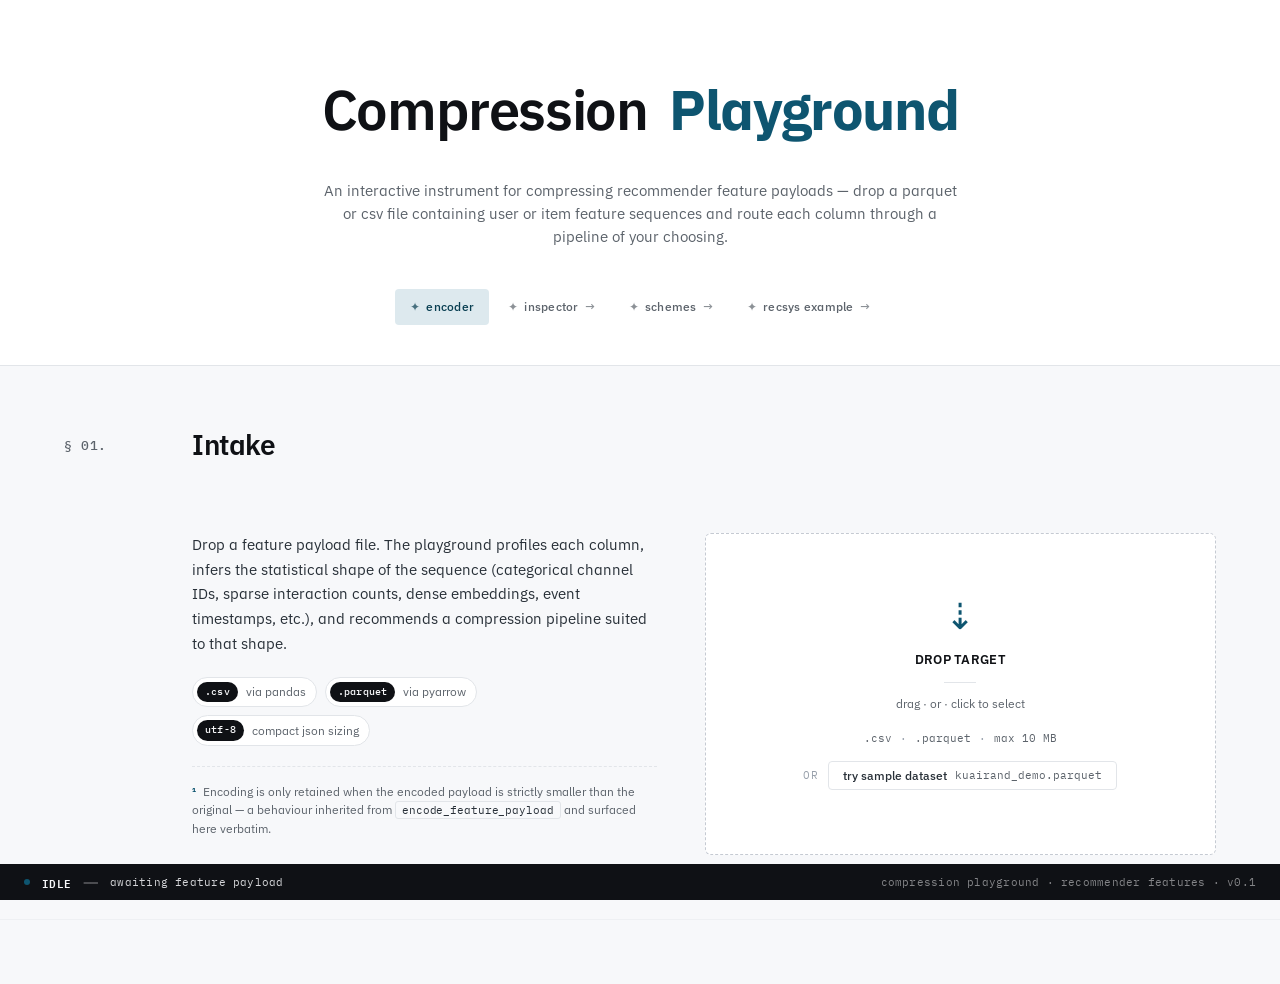
==== web/index.html @ 09055bb4 "Initial Import" ====
<!DOCTYPE html>
<html lang="en">
<head>
<meta charset="UTF-8">
<meta name="viewport" content="width=device-width, initial-scale=1.0">
<title>Compression Playground — recommender feature compression</title>
<link rel="preconnect" href="https://fonts.googleapis.com">
<link rel="preconnect" href="https://fonts.gstatic.com" crossorigin>
<link href="https://fonts.googleapis.com/css2?family=IBM+Plex+Mono:wght@400;500;600&family=IBM+Plex+Sans:wght@400;500;600;700&family=IBM+Plex+Serif:ital,wght@0,400;0,500;1,400&display=swap" rel="stylesheet">
<link rel="stylesheet" href="styles.css">
</head>
<body>

<!-- paper grain overlay -->
<div class="grain" aria-hidden="true"></div>

<!-- ─────────────────  MASTHEAD  ───────────────── -->
<header class="masthead">
  <h1 class="title">
    <span class="title-roman">Compression</span>
    <span class="title-italic">Playground</span>
  </h1>

  <p class="masthead-tagline">
    An interactive instrument for compressing recommender feature payloads — drop a
    parquet or csv file containing user or item feature sequences and route each
    column through a pipeline of your choosing.
  </p>

  <nav class="masthead-nav">
    <span class="nav-current">
      <span class="nav-glyph">✦</span> encoder
    </span>
    <a href="/inspector.html" class="nav-link">
      <span class="nav-glyph">✦</span> inspector <span class="nav-arrow">→</span>
    </a>
    <a href="/schemes.html" class="nav-link">
      <span class="nav-glyph">✦</span> schemes <span class="nav-arrow">→</span>
    </a>
    <a href="/recsys-use-case.html" class="nav-link">
      <span class="nav-glyph">✦</span> recsys example <span class="nav-arrow">→</span>
    </a>
  </nav>

  <div class="hot-rule"></div>
</header>


<!-- ─────────────────  §01 INTAKE  ───────────────── -->
<section id="section-intake" class="section">
  <div class="section-num">§ 01.</div>
  <h2 class="section-title">Intake</h2>

  <div class="section-body">
    <div class="intake-grid">

      <div class="intake-copy">
        <p class="lede">
          Drop a feature payload file. The playground profiles each column,
          infers the statistical shape of the sequence (categorical channel
          IDs, sparse interaction counts, dense embeddings, event timestamps, etc.),
          and recommends a compression pipeline suited to that shape.
        </p>
        <ul class="legend">
          <li><span class="key">.csv</span> via pandas</li>
          <li><span class="key">.parquet</span> via pyarrow</li>
          <li><span class="key">utf-8</span> compact json sizing</li>
        </ul>
        <p class="footnote">
          <span class="ref">¹</span> Encoding is only retained when the encoded
          payload is strictly smaller than the original — a behaviour inherited
          from <code>encode_feature_payload</code> and surfaced here verbatim.
        </p>
      </div>

      <label class="intake-drop" id="dropZone" for="fileInput">
        <span class="drop-corner tl"></span>
        <span class="drop-corner tr"></span>
        <span class="drop-corner bl"></span>
        <span class="drop-corner br"></span>

        <div class="drop-content">
          <div class="drop-glyph">⇣</div>
          <div class="drop-label">DROP&nbsp;TARGET</div>
          <div class="drop-divider"></div>
          <div class="drop-sub">drag · or · click to select</div>
          <div class="drop-formats">
            <span>.csv</span><span class="dot">·</span><span>.parquet</span><span class="dot">·</span><span>max 10 MB</span>
          </div>
          <div class="drop-sample">
            <span class="drop-sample-or">or</span>
            <button type="button" id="loadSampleBtn" class="btn-sample">
              try sample dataset <span class="btn-sample-name">kuairand_demo.parquet</span>
            </button>
          </div>
        </div>
        <input type="file" id="fileInput" accept=".csv,.parquet" hidden>
      </label>

    </div>
  </div>
</section>


<!-- ─────────────────  §02 INSPECTION  ───────────────── -->
<section id="section-schema" class="section hidden">
  <div class="section-num">§ 02.</div>
  <h2 class="section-title">Schema <em>Inspection</em></h2>

  <div class="section-body">

    <div class="schema-stats">
      <div class="stat">
        <div class="stat-label">Payload file</div>
        <div class="stat-value mono" id="filename">—</div>
      </div>
      <div class="stat">
        <div class="stat-label">Rows</div>
        <div class="stat-value" id="rowCount">—</div>
      </div>
      <div class="stat">
        <div class="stat-label">Columns</div>
        <div class="stat-value" id="colCount">—</div>
      </div>
      <div class="stat">
        <div class="stat-label">Original size</div>
        <div class="stat-value" id="origSize">—</div>
      </div>
    </div>

    <div class="schema-table-scroll">
      <table class="schema-table" id="schemaTable">
        <thead>
          <tr>
            <th>№</th>
            <th>Column</th>
            <th>Inferred type</th>
            <th>Avg seq length</th>
            <th>Sample values</th>
            <th class="ta-r">Bytes</th>
          </tr>
        </thead>
        <tbody id="schemaBody"></tbody>
      </table>
    </div>

  </div>
</section>


<!-- ─────────────────  §03 PIPELINE COMPOSITION  ───────────────── -->
<section id="section-pipeline" class="section hidden">
  <div class="section-num">§ 03.</div>
  <h2 class="section-title">Pipeline <em>Composition</em></h2>

  <div class="section-body">

    <p class="pipeline-help">
      Compose an encoding pipeline per feature column. Steps apply
      <em>left&#8209;to&#8209;right</em>; the decoder reverses them. Most
      recommender feature pipelines follow the rhythm of
      <span class="hot-italic">transform → reduce → pack</span>
      — e.g. <code>cat_rle_bp</code> for sparse channel IDs or
      <code>del_bp</code> for monotone event timestamps.
    </p>

    <div class="encode-actions">
      <button id="encodeBtn" class="btn-primary">
        Encode <span class="btn-arrow">⇢</span>
      </button>
      <button id="autoAllBtn" class="btn-secondary btn-auto-all">
        <span class="auto-glyph">✦</span> auto all
      </button>
      <button id="autoBtn" class="btn-secondary">
        ✦ recommend all
      </button>
      <button id="clearBtn" class="btn-secondary">
        clear all
      </button>
      <label class="lossy-toggle" title="When enabled, auto may pick lossy schemes (quant, tbqm, tbqp)">
        <input type="checkbox" id="lossyToggle" checked>
        allow lossy <span class="lossy-toggle-hint">(auto)</span>
      </label>
      <span class="action-spacer"></span>
      <span class="action-hint">click <code>+</code> to add a step · click a chip <code>×</code> to remove</span>
    </div>

    <div id="pipelineList" class="pipeline-list"></div>

    <!-- inline encode progress — shown during /api/encode call -->
    <div id="encodeLoader" class="encode-loading-inline hidden">
      <div class="encode-loading-label">encode_feature_df</div>
      <div class="encode-loading-inline-right">
        <div class="encode-loading-track">
          <div class="encode-loading-fill indeterminate" id="encodeLoadFill"></div>
        </div>
        <div class="encode-loading-detail">
          <span id="encodeLoadStage">compressing…</span>
          <span id="encodeLoadSub"></span>
          <span class="encode-loading-elapsed" id="encodeLoadElapsed">0.0s</span>
        </div>
      </div>
    </div>

  </div>
</section>


<!-- ─────────────────  §04 ENCODED OUTPUT  ───────────────── -->
<section id="section-output" class="section hidden">
  <div class="section-num">§ 04.</div>
  <h2 class="section-title">Encoded <em>Output</em></h2>

  <div class="section-body">

    <div class="output-summary">
      <div class="out-block">
        <div class="out-label">Rows encoded</div>
        <div class="out-value" id="outRows">—</div>
        <div class="out-sub mono" id="outRowsSub">across <span id="outColCount">—</span> feature columns</div>
      </div>
      <div class="out-block">
        <div class="out-label">Original</div>
        <div class="out-value" id="outOrig">—</div>
        <div class="out-sub mono" id="outOrigBytes">— B · entry <code class="wire-shape">[value]</code></div>
      </div>
      <div class="out-block">
        <div class="out-label">Encoded</div>
        <div class="out-value hot" id="outEnc">—</div>
        <div class="out-sub mono" id="outEncBytes">— B · entry <code class="wire-shape hot">[value, scheme, aux]</code></div>
      </div>
      <div class="out-block">
        <div class="out-label">Saved</div>
        <div class="out-value hot" id="outSaved">—</div>
        <div class="out-sub mono" id="outSavedBytes">— B · <span id="outRatio">—</span></div>
      </div>
    </div>

    <div class="output-chart">
      <div class="chart-header">
        <span class="chart-title">Per-feature compression</span>
        <span class="chart-legend">
          <span class="legend-swatch dark"></span> original
          &nbsp;&nbsp;
          <span class="legend-swatch hot"></span> encoded
        </span>
      </div>
      <div class="output-bars" id="outputBars"></div>
    </div>

    <div class="output-wire">
      <div class="wire-header">
        <span class="wire-title">Encoded entries · per-feature payload <span class="wire-note">list columns shown for row&nbsp;<span class="hot">1</span></span></span>
        <button id="copyWire" class="btn-tiny">copy</button>
      </div>
      <pre class="wire-pre" id="wireOutput"></pre>
    </div>

  </div>
</section>


<!-- ─────────────────  §05 SCHEME DISTRIBUTION  ───────────────── -->
<section id="section-distribution" class="section hidden">
  <div class="section-num">§ 05.</div>
  <h2 class="section-title">Scheme <em>Distribution</em></h2>

  <div class="section-body">

    <p class="dist-help">
      Pipelines chosen <em>per row</em> across the encoded payload. Select a
      feature column to see its pipeline distribution, or view <span class="hot-italic">All
      columns</span> for the population-level histogram across every row of
      every feature.
    </p>

    <div class="dist-layout">
      <aside class="dist-col-panel">
        <div class="dist-search">
          <input type="text" id="distSearch" placeholder="filter features…" autocomplete="off">
        </div>
        <div class="dist-col-list" id="distColList"></div>
      </aside>

      <div class="dist-histogram">
        <div class="dist-hist-header">
          <div>
            <div class="dist-hist-eyebrow" id="distEyebrow">SELECTION</div>
            <div class="dist-hist-title" id="distTitle">—</div>
          </div>
          <div class="dist-hist-meta" id="distMeta">—</div>
        </div>
        <div class="dist-bars" id="distBars"></div>
      </div>
    </div>

  </div>
</section>


<!-- ─────────────────  STATUS BAR  ───────────────── -->
<footer class="status-bar">
  <span class="status-dot" id="statusDot"></span>
  <span id="statusLabel">IDLE</span>
  <span class="status-sep">━━</span>
  <span id="statusDetail">awaiting feature payload</span>
  <span class="status-spacer"></span>
  <span class="status-meta">compression playground · recommender features · v0.1</span>
</footer>

<!-- third-party libs (loaded by browser) -->
<script src="app.js"></script>

</body>
</html>
---- web/styles.css ----
/* ═════════════════════════════════════════════════════════════════
   COMPRESSION PLAYGROUND · stylesheet
   Refined data-tool aesthetic.
   ─────────────────────────────────────────────────────────────────
   palette : cool ivory · ink · single deep-teal accent
   type    : IBM Plex Sans (body/display) · IBM Plex Mono (data/code)
   spacing : 4-pt scale, 1280-px max content width
   tone    : Stripe Dashboard / Linear / Observable
   ═════════════════════════════════════════════════════════════════ */

:root {
  /* surface */
  --bg:             #F7F8FA;
  --bg-elev:        #F1F3F5;
  --surface:        #FFFFFF;
  --surface-alt:    #F8F9FB;
  --surface-tint:   #FBFCFD;

  /* lines */
  --border:         #E2E5E9;
  --border-strong:  #C5CAD2;
  --border-emphasis:#0F1115;
  --rule:           #EEF0F3;

  /* text */
  --ink:            #0F1115;
  --ink-soft:       #283038;
  --muted:          #5C636B;
  --soft:           #98A0AB;
  --on-dark:        #F7F8FA;

  /* single signature accent — deep teal */
  --accent:         #0E5570;
  --accent-strong:  #083E51;
  --accent-soft:    #DDE9EE;
  --accent-tint:    #F0F5F7;
  --accent-glow:    rgba(14, 85, 112, 0.12);

  /* data semantic */
  --pos:            #0F6E40;
  --pos-soft:       #DDF1E5;
  --neg:            #A31E1A;
  --neg-soft:       #F4DEDD;
  --warn:           #92580B;
  --warn-soft:      #F7E8CB;

  /* shadows */
  --shadow-1:       0 1px 2px rgba(15, 17, 21, 0.04);
  --shadow-2:       0 1px 3px rgba(15, 17, 21, 0.05), 0 4px 12px rgba(15, 17, 21, 0.04);
  --shadow-3:       0 2px 6px rgba(15, 17, 21, 0.06), 0 12px 24px rgba(15, 17, 21, 0.06);

  /* radii */
  --r-sm:           4px;
  --r-md:           6px;
  --r-lg:           10px;

  /* timing */
  --t-fast:         120ms;
  --t-base:         180ms;
  --t-slow:         320ms;
  --ease:           cubic-bezier(0.4, 0, 0.1, 1);
}


/* ─── reset / base ──────────────────────────────────────────────── */

*, *::before, *::after { box-sizing: border-box; }

html, body {
  margin: 0;
  padding: 0;
  background: var(--bg);
  color: var(--ink);
  font-family: 'IBM Plex Sans', -apple-system, BlinkMacSystemFont, sans-serif;
  font-size: 14px;
  line-height: 1.55;
  font-feature-settings: 'ss01', 'tnum';
  -webkit-font-smoothing: antialiased;
  -moz-osx-font-smoothing: grayscale;
  text-rendering: optimizeLegibility;
}

body {
  padding-bottom: 64px;
  position: relative;
  overflow-x: hidden;
  background-image:
    radial-gradient(ellipse 1200px 600px at 50% -200px, rgba(14, 85, 112, 0.04), transparent 70%);
}

::selection { background: var(--accent); color: var(--on-dark); }

/* the grain overlay we inherited — neutralised, no longer paper-grainy */
.grain { display: none; }

/* basic elements */
em, i { font-style: italic; }
strong, b { font-weight: 600; }

a {
  color: var(--accent);
  text-decoration: none;
  border-bottom: 1px solid currentColor;
  transition: color var(--t-base) var(--ease);
}
a:hover { color: var(--accent-strong); }

code {
  font-family: 'IBM Plex Mono', ui-monospace, 'SF Mono', Menlo, monospace;
  font-size: 0.92em;
  background: var(--surface-alt);
  border: 1px solid var(--border);
  padding: 1px 6px;
  border-radius: 3px;
  color: var(--ink-soft);
  letter-spacing: -0.01em;
}

hr { border: none; border-top: 1px solid var(--border); }

/* hide elements */
.hidden { display: none !important; }


/* ─── corner nav ────────────────────────────────────────────────── */

/* ─── masthead ──────────────────────────────────────────────────── */

.masthead {
  position: relative;
  padding: 80px 64px 40px;
  border-bottom: 1px solid var(--border);
  display: grid;
  grid-template-columns: 1fr;
  gap: 16px 32px;
  align-items: end;
  background: var(--surface);
}

.masthead-meta-l, .masthead-meta-r {
  font-family: 'IBM Plex Mono', monospace;
  font-size: 11px;
  letter-spacing: 0.04em;
  color: var(--muted);
  display: flex;
  gap: 10px;
  align-items: center;
  padding-bottom: 18px;
}
.masthead-meta-r { justify-content: flex-end; }

.dot { color: var(--soft); user-select: none; }

.title {
  margin: 0 auto;
  font-family: 'IBM Plex Sans', sans-serif;
  font-weight: 600;
  font-size: 56px;
  line-height: 1.05;
  letter-spacing: -0.025em;
  text-align: center;
  white-space: nowrap;
  color: var(--ink);
}
.title-roman { font-style: normal; }
.title-italic {
  font-weight: 700;
  color: var(--accent);
  margin-left: 0.18em;
  position: relative;
}

.masthead-tagline {
  grid-column: 1 / -1;
  text-align: center;
  font-size: 15px;
  line-height: 1.55;
  color: var(--muted);
  max-width: 640px;
  margin: 24px auto 0;
}

.masthead-nav {
  grid-column: 1 / -1;
  display: flex;
  justify-content: center;
  gap: 4px;
  margin-top: 24px;
  font-family: 'IBM Plex Sans', sans-serif;
  font-size: 12px;
  letter-spacing: 0.02em;
}
.nav-link, .nav-current {
  display: inline-flex;
  align-items: center;
  gap: 6px;
  padding: 8px 14px;
  border-radius: var(--r-sm);
  font-weight: 500;
  border-bottom: none;
}
.nav-link {
  color: var(--muted);
  background: transparent;
  border: 1px solid transparent;
  transition: all var(--t-base) var(--ease);
}
.nav-link:hover {
  color: var(--ink);
  background: var(--bg-elev);
  border-color: var(--border);
}
.nav-current {
  background: var(--accent-soft);
  color: var(--accent-strong);
  border: 1px solid transparent;
}
.nav-arrow, .nav-glyph {
  font-size: 12px;
  opacity: 0.7;
}

.hot-rule {
  display: none;
}

/* keep .seal hidden if any HTML still references it */
.seal { display: none; }


/* ─── sections ──────────────────────────────────────────────────── */

.section {
  position: relative;
  max-width: 1320px;
  margin: 0 auto;
  padding: 64px 64px;
  display: grid;
  grid-template-columns: 88px 1fr;
  gap: 40px;
  border-bottom: 1px solid var(--rule);
  background: var(--bg);
}

.section:not(.hidden) { animation: section-rise 380ms var(--ease); }

@keyframes section-rise {
  from { opacity: 0; transform: translateY(6px); }
  to   { opacity: 1; transform: translateY(0); }
}

.section-num {
  font-family: 'IBM Plex Mono', monospace;
  font-size: 13px;
  font-weight: 500;
  letter-spacing: 0.04em;
  color: var(--muted);
  padding-top: 6px;
  font-feature-settings: 'tnum';
}

.section-title {
  grid-column: 2;
  margin: 0 0 32px;
  font-family: 'IBM Plex Sans', sans-serif;
  font-weight: 600;
  font-size: 28px;
  line-height: 1.1;
  letter-spacing: -0.015em;
  color: var(--ink);
}
.section-title em {
  font-style: normal;
  color: var(--accent);
  font-weight: 600;
}

.section-body { grid-column: 2; }


/* ─── §01 intake ────────────────────────────────────────────────── */

.intake-grid {
  display: grid;
  grid-template-columns: 1fr 1.1fr;
  gap: 48px;
  align-items: start;
}

.intake-copy { font-size: 14px; line-height: 1.65; color: var(--ink-soft); }

.lede {
  margin: 0 0 20px;
  font-size: 15px;
  line-height: 1.65;
  color: var(--ink-soft);
}

.legend {
  list-style: none;
  margin: 0 0 20px;
  padding: 0;
  display: flex;
  flex-wrap: wrap;
  gap: 8px;
  font-size: 12px;
}
.legend li {
  display: inline-flex;
  align-items: center;
  gap: 8px;
  padding: 4px 10px 4px 4px;
  border: 1px solid var(--border);
  border-radius: 999px;
  background: var(--surface);
  color: var(--muted);
}
.legend .key {
  background: var(--ink);
  color: var(--on-dark);
  padding: 2px 8px;
  font-size: 10px;
  font-family: 'IBM Plex Mono', monospace;
  font-weight: 500;
  letter-spacing: 0.02em;
  border-radius: 999px;
}

.footnote {
  font-size: 12px;
  color: var(--muted);
  margin: 16px 0 0;
  padding-top: 16px;
  border-top: 1px dashed var(--border);
  line-height: 1.55;
}
.footnote .ref {
  color: var(--accent);
  font-weight: 600;
  margin-right: 4px;
}

/* drop zone */
.intake-drop {
  position: relative;
  display: block;
  padding: 64px 32px;
  background: var(--surface);
  border: 1.5px dashed var(--border-strong);
  border-radius: var(--r-md);
  cursor: pointer;
  text-align: center;
  transition: all var(--t-base) var(--ease);
  user-select: none;
  overflow: hidden;
}

.intake-drop:hover {
  border-color: var(--accent);
  background: var(--accent-tint);
}

.intake-drop.hover {
  border-color: var(--accent);
  background: var(--accent-soft);
  border-style: solid;
}

.drop-corner { display: none; }

.drop-content {
  position: relative;
  z-index: 1;
}

.drop-glyph {
  font-family: 'IBM Plex Sans', sans-serif;
  font-size: 36px;
  line-height: 1;
  font-weight: 400;
  color: var(--accent);
  margin-bottom: 16px;
}

.drop-label {
  font-size: 13px;
  font-weight: 600;
  letter-spacing: 0.02em;
  margin: 0;
  color: var(--ink);
}

.drop-divider {
  height: 1px;
  width: 32px;
  background: var(--border);
  margin: 12px auto;
}

.drop-sub {
  font-size: 12px;
  color: var(--muted);
  letter-spacing: 0;
}

.drop-formats {
  margin-top: 16px;
  font-family: 'IBM Plex Mono', monospace;
  font-size: 11px;
  color: var(--muted);
  display: flex;
  justify-content: center;
  gap: 8px;
}


/* ─── §02 schema inspection ─────────────────────────────────────── */

.schema-stats {
  display: grid;
  grid-template-columns: 2fr 1fr 1fr 1.4fr;
  gap: 1px;
  background: var(--border);
  border: 1px solid var(--border);
  border-radius: var(--r-md);
  margin-bottom: 32px;
  overflow: hidden;
}

.stat {
  background: var(--surface);
  padding: 18px 20px;
}
.stat-label {
  font-family: 'IBM Plex Mono', monospace;
  font-size: 11px;
  letter-spacing: 0.04em;
  text-transform: uppercase;
  color: var(--muted);
  margin-bottom: 6px;
}
.stat-value {
  font-family: 'IBM Plex Sans', sans-serif;
  font-weight: 600;
  font-size: 28px;
  line-height: 1.1;
  letter-spacing: -0.015em;
  color: var(--ink);
  font-feature-settings: 'tnum';
  font-variant-numeric: tabular-nums;
}
.stat-value.mono {
  font-family: 'IBM Plex Mono', monospace;
  font-weight: 500;
  font-size: 16px;
  letter-spacing: 0;
  word-break: break-all;
}

/* schema table */
.schema-table-scroll {
  max-height: 480px;
  overflow-y: auto;
  border: 1px solid var(--border);
  border-radius: var(--r-md);
  background: var(--surface);
}
.schema-table {
  width: 100%;
  border-collapse: collapse;
  font-size: 13px;
  background: var(--surface);
  border: 1px solid var(--border);
  border-radius: var(--r-md);
  overflow: hidden;
}

.schema-table thead th {
  text-align: left;
  font-family: 'IBM Plex Mono', monospace;
  font-size: 11px;
  letter-spacing: 0.04em;
  text-transform: uppercase;
  font-weight: 500;
  color: var(--muted);
  padding: 12px 16px;
  background: var(--surface-alt);
  border-bottom: 1px solid var(--border);
  position: sticky;
  top: 0;
}
.schema-table th.ta-r, .schema-table td.ta-r { text-align: right; }

.schema-table tbody td {
  padding: 12px 16px;
  border-bottom: 1px solid var(--rule);
  vertical-align: middle;
  transition: background var(--t-fast) var(--ease);
}
.schema-table tbody tr:last-child td { border-bottom: none; }
.schema-table tbody tr:hover td { background: var(--surface-alt); }

.col-num {
  font-family: 'IBM Plex Mono', monospace;
  color: var(--soft);
  font-size: 12px;
  width: 36px;
  font-weight: 500;
}
.col-name {
  font-weight: 500;
  color: var(--ink);
  font-family: 'IBM Plex Mono', monospace;
  font-size: 12.5px;
}

.col-type-badge {
  display: inline-block;
  padding: 2px 8px;
  font-family: 'IBM Plex Mono', monospace;
  font-size: 11px;
  font-weight: 500;
  letter-spacing: 0;
  border: 1px solid var(--border);
  border-radius: 3px;
  color: var(--ink-soft);
  background: var(--surface-alt);
}
.col-type-badge.string   { color: var(--accent); border-color: var(--accent-soft); background: var(--accent-tint); }
.col-type-badge.int      { color: var(--ink-soft); }
.col-type-badge.float    { color: var(--ink-soft); }
.col-type-badge.binary   { color: var(--warn); border-color: var(--warn-soft); background: var(--warn-soft); }
.col-type-badge.datetime { color: var(--accent); border-color: var(--accent-soft); background: var(--accent-tint); }
.col-type-badge.bool     { color: var(--warn); border-color: var(--warn-soft); background: var(--warn-soft); }
.col-type-badge.empty    { color: var(--soft); }

.col-card {
  font-variant-numeric: tabular-nums;
  font-family: 'IBM Plex Mono', monospace;
  font-size: 12px;
  font-weight: 500;
}
.col-card .of {
  color: var(--soft);
  font-size: 11px;
  margin-left: 4px;
  font-weight: 400;
}

.col-sample {
  color: var(--muted);
  font-family: 'IBM Plex Mono', monospace;
  font-size: 11.5px;
  max-width: 320px;
  overflow: hidden;
  text-overflow: ellipsis;
  white-space: nowrap;
}
.col-sample .sep { color: var(--soft); margin: 0 6px; }

.col-bytes {
  font-variant-numeric: tabular-nums;
  font-family: 'IBM Plex Mono', monospace;
  text-align: right;
  font-weight: 500;
  font-size: 12px;
  color: var(--ink);
}


/* ─── §03 pipeline composer ─────────────────────────────────────── */

.pipeline-help {
  font-size: 14px;
  line-height: 1.6;
  color: var(--muted);
  margin: 0 0 24px;
  max-width: 780px;
}
.pipeline-help em {
  color: var(--accent);
  font-style: normal;
  font-weight: 500;
}
.hot-italic {
  color: var(--accent);
  font-weight: 500;
  font-style: normal;
}

.encode-actions {
  display: flex;
  align-items: center;
  gap: 8px;
  padding: 16px 0;
  border-top: 1px solid var(--border);
  border-bottom: 1px solid var(--border);
  margin-bottom: 24px;
}
.action-spacer { flex: 1; }
.action-hint {
  font-size: 12px;
  color: var(--muted);
}
.action-hint code {
  font-size: 11px;
  padding: 1px 5px;
}
.lossy-toggle {
  display: inline-flex;
  align-items: center;
  gap: 6px;
  font-family: 'IBM Plex Mono', monospace;
  font-size: 12px;
  color: var(--muted);
  cursor: pointer;
  user-select: none;
}
.lossy-toggle input[type="checkbox"] {
  accent-color: var(--accent);
  cursor: pointer;
}
.lossy-toggle-hint {
  opacity: 0.65;
}

.btn-primary {
  background: var(--accent);
  color: var(--on-dark);
  border: 1px solid var(--accent);
  padding: 9px 18px;
  font-family: 'IBM Plex Sans', sans-serif;
  font-size: 13px;
  font-weight: 500;
  letter-spacing: 0;
  text-transform: none;
  cursor: pointer;
  border-radius: var(--r-sm);
  transition: all var(--t-base) var(--ease);
  display: inline-flex;
  align-items: center;
  gap: 6px;
  box-shadow: var(--shadow-1);
}
.btn-primary:hover {
  background: var(--accent-strong);
  border-color: var(--accent-strong);
  box-shadow: 0 0 0 4px var(--accent-glow);
}
.btn-primary:active { transform: translateY(1px); }
.btn-arrow {
  font-size: 14px;
  font-weight: 400;
  margin-left: 4px;
  opacity: 0.85;
}

.btn-secondary {
  background: var(--surface);
  border: 1px solid var(--border);
  color: var(--ink);
  padding: 9px 14px;
  font-family: 'IBM Plex Sans', sans-serif;
  font-size: 13px;
  font-weight: 500;
  letter-spacing: 0;
  text-transform: none;
  cursor: pointer;
  border-radius: var(--r-sm);
  transition: all var(--t-base) var(--ease);
}
.btn-secondary:hover {
  background: var(--surface-alt);
  border-color: var(--border-strong);
}
.btn-auto-all {
  border-color: var(--accent-soft);
  color: var(--accent);
  background: var(--accent-tint);
}
.btn-auto-all:hover {
  background: var(--accent-soft);
  border-color: var(--accent);
  color: var(--accent-strong);
}
.btn-auto-all .auto-glyph { color: inherit; }


/* per-column row */
.pipeline-list {
  display: flex;
  flex-direction: column;
  background: var(--surface);
  border: 1px solid var(--border);
  border-radius: var(--r-md);
  max-height: 520px;
  overflow-y: auto;
}

.col-row {
  display: grid;
  grid-template-columns: minmax(0, 240px) minmax(0, 1fr) minmax(0, 200px);
  align-items: center;
  gap: 24px;
  padding: 14px 20px;
  border-bottom: 1px solid var(--rule);
  transition: background var(--t-fast) var(--ease);
}
.col-row > * { min-width: 0; }
.col-row:last-child { border-bottom: none; }
.col-row:hover { background: var(--surface-alt); }

.col-row-name {
  font-family: 'IBM Plex Mono', monospace;
  font-weight: 500;
  font-size: 13px;
  color: var(--ink);
  white-space: nowrap;
  overflow: hidden;
  text-overflow: ellipsis;
}
.col-row-meta {
  font-family: 'IBM Plex Mono', monospace;
  font-size: 11px;
  color: var(--muted);
  margin-top: 3px;
  white-space: nowrap;
  overflow: hidden;
  text-overflow: ellipsis;
}
.col-row-meta .lossy {
  color: var(--warn);
  margin-left: 6px;
  font-weight: 500;
}

/* improper-pipeline warnings — composer (§03) spans the full col-row width;
   inspector (§02) sits below the chip row. Both collapse when empty. */
.pipeline-warnings {
  grid-column: 1 / -1;
  display: flex;
  flex-direction: column;
  gap: 6px;
  margin-top: -6px;
}
.pipeline-warnings:empty { display: none; }

.pg-warnings {
  display: flex;
  flex-direction: column;
  gap: 6px;
  margin-bottom: 12px;
}
.pg-warnings:empty { display: none; }

.pipe-warn {
  display: flex;
  align-items: flex-start;
  gap: 8px;
  font-family: 'IBM Plex Sans', sans-serif;
  font-size: 12px;
  line-height: 1.45;
  padding: 7px 11px;
  border-radius: var(--r-sm);
  border-left: 3px solid;
  animation: chipPop 220ms var(--ease);
}
.pipe-warn .glyph {
  font-family: 'IBM Plex Mono', monospace;
  font-weight: 700;
  flex: none;
}
.pipe-warn .msg { color: var(--ink-soft); }
.pipe-warn.level-error {
  background: var(--neg-soft);
  border-color: var(--neg);
}
.pipe-warn.level-error .glyph { color: var(--neg); }
.pipe-warn.level-warn {
  background: var(--warn-soft);
  border-color: var(--warn);
}
.pipe-warn.level-warn .glyph { color: var(--warn); }

.col-row-pipeline {
  display: flex;
  align-items: center;
  gap: 6px;
  flex-wrap: wrap;
  min-height: 32px;
  min-width: 0;
}

.scheme-chip {
  display: inline-flex;
  align-items: center;
  background: var(--ink);
  color: var(--on-dark);
  font-family: 'IBM Plex Mono', monospace;
  font-size: 12px;
  font-weight: 500;
  letter-spacing: 0;
  padding: 0;
  border: none;
  user-select: none;
  border-radius: var(--r-sm);
  overflow: hidden;
  transition: transform var(--t-fast) var(--ease);
  animation: chipPop 220ms var(--ease);
}
@keyframes chipPop {
  from { opacity: 0; transform: scale(0.92); }
  to   { opacity: 1; transform: scale(1); }
}
.scheme-chip .label { padding: 4px 4px 4px 10px; }
.scheme-chip .x {
  padding: 0 8px;
  cursor: pointer;
  font-size: 14px;
  line-height: 1;
  height: 22px;
  display: inline-flex;
  align-items: center;
  margin-left: 4px;
  transition: background var(--t-fast) var(--ease);
  opacity: 0.7;
}
.scheme-chip .x:hover { background: rgba(255, 255, 255, 0.15); opacity: 1; }

.scheme-chip.auto-chip {
  background: var(--surface);
  color: var(--accent);
  border: 1px solid var(--accent);
  box-shadow: 0 0 0 2px var(--accent-tint);
}
.scheme-chip.auto-chip .label {
  font-weight: 600;
  font-family: 'IBM Plex Sans', sans-serif;
  font-size: 12px;
  display: inline-flex;
  align-items: center;
  gap: 4px;
}
.scheme-chip.auto-chip .x {
  border-left: 1px solid var(--accent-soft);
  color: var(--accent);
  margin-left: 6px;
  height: 24px;
}
.scheme-chip.auto-chip .x:hover { background: var(--accent-soft); color: var(--accent-strong); }
.scheme-chip.auto-chip:hover {}

.pipeline-arrow {
  color: var(--soft);
  font-size: 12px;
  font-family: 'IBM Plex Mono', monospace;
}
.pipeline-empty {
  color: var(--soft);
  font-style: normal;
  font-size: 13px;
}

/* add scheme dropdown */
.add-scheme {
  position: relative;
  display: inline-block;
}
.add-scheme summary {
  list-style: none;
  cursor: pointer;
  border: 1px dashed var(--border-strong);
  padding: 4px 12px;
  font-family: 'IBM Plex Sans', sans-serif;
  font-size: 12px;
  font-weight: 500;
  border-radius: var(--r-sm);
  display: inline-flex;
  align-items: center;
  gap: 4px;
  color: var(--muted);
  transition: all var(--t-base) var(--ease);
}
.add-scheme summary::-webkit-details-marker { display: none; }
.add-scheme summary::before {
  content: "+";
  font-weight: 600;
  font-size: 14px;
  margin-right: 2px;
}
.add-scheme summary:hover {
  background: var(--bg-elev);
  color: var(--ink);
  border-color: var(--ink);
  border-style: solid;
}
.add-scheme[open] summary {
  background: var(--accent);
  color: var(--on-dark);
  border-color: var(--accent);
  border-style: solid;
}

.add-scheme-menu {
  position: absolute;
  top: calc(100% + 4px);
  left: 0;
  background: var(--surface);
  border: 1px solid var(--border);
  z-index: 30;
  min-width: 320px;
  max-height: 400px;
  overflow-y: auto;
  box-shadow: var(--shadow-3);
  border-radius: var(--r-md);
}

.add-scheme-section {
  padding: 8px 14px 6px;
  font-family: 'IBM Plex Mono', monospace;
  font-size: 10px;
  letter-spacing: 0.06em;
  text-transform: uppercase;
  color: var(--muted);
  background: var(--surface-alt);
  border-bottom: 1px solid var(--border);
  font-weight: 500;
}

.add-scheme-item {
  padding: 10px 14px;
  cursor: pointer;
  display: grid;
  grid-template-columns: 80px 1fr;
  gap: 12px;
  align-items: baseline;
  border-bottom: 1px solid var(--rule);
  transition: background var(--t-fast) var(--ease);
}
.add-scheme-item:last-child { border-bottom: none; }
.add-scheme-item .code {
  font-weight: 500;
  font-size: 12px;
  color: var(--ink);
  font-family: 'IBM Plex Mono', monospace;
}
.add-scheme-item .desc {
  font-size: 12px;
  color: var(--muted);
  line-height: 1.4;
}
.add-scheme-item .lossy-tag {
  display: inline-block;
  margin-left: 6px;
  font-family: 'IBM Plex Mono', monospace;
  font-size: 9px;
  letter-spacing: 0.06em;
  color: var(--warn);
  border: 1px solid var(--warn-soft);
  background: var(--warn-soft);
  padding: 0 5px;
  border-radius: 2px;
  text-transform: uppercase;
  font-weight: 500;
}
.add-scheme-item:hover {
  background: var(--accent-tint);
}
.add-scheme-item:hover .code { color: var(--accent-strong); }

.add-scheme-item.auto-item {
  background: linear-gradient(90deg, var(--accent-tint), transparent);
}
.add-scheme-item.auto-item .code {
  font-family: 'IBM Plex Sans', sans-serif;
  font-weight: 600;
  font-size: 13px;
  color: var(--accent);
}
.add-scheme-item.auto-item:hover {
  background: var(--accent-soft);
}

/* recommendation hint */
.col-row-rec {
  font-size: 12px;
  color: var(--muted);
  cursor: pointer;
  transition: color var(--t-base) var(--ease);
  text-align: right;
  line-height: 1.4;
  font-family: 'IBM Plex Sans', sans-serif;
}
.col-row-rec:hover { color: var(--accent); }
.col-row-rec em { font-style: normal; color: var(--soft); font-size: 11px; }
.col-row-rec code {
  display: inline-block;
  margin-top: 2px;
  font-size: 11px;
  font-family: 'IBM Plex Mono', monospace;
  background: transparent;
  border: none;
  padding: 0;
  color: var(--ink);
  font-weight: 500;
}
.col-row-rec .arrow { color: var(--accent); margin-right: 4px; }


/* ─── §04 output / encoded results ──────────────────────────────── */

.output-summary {
  display: grid;
  grid-template-columns: repeat(4, 1fr);
  gap: 1px;
  background: var(--border);
  border: 1px solid var(--border);
  border-radius: var(--r-md);
  margin-bottom: 32px;
  overflow: hidden;
}
.out-block {
  background: var(--surface);
  padding: 18px 20px;
  position: relative;
}
.out-block::before {
  content: "";
  position: absolute;
  top: 0; left: 0; right: 0;
  height: 2px;
  background: transparent;
}
.out-block:nth-child(2)::before { background: var(--ink); }       /* original */
.out-block:nth-child(3)::before { background: var(--accent); }    /* encoded */
.out-block:nth-child(4)::before { background: var(--pos); }       /* saved */

.out-label {
  font-family: 'IBM Plex Mono', monospace;
  font-size: 11px;
  letter-spacing: 0.04em;
  text-transform: uppercase;
  color: var(--muted);
  margin-bottom: 6px;
  font-weight: 500;
}
.out-value {
  font-family: 'IBM Plex Sans', sans-serif;
  font-weight: 600;
  font-size: 32px;
  line-height: 1.05;
  letter-spacing: -0.02em;
  color: var(--ink);
  font-variant-numeric: tabular-nums;
}
.out-value.hot { color: var(--accent); }
.out-block:nth-child(4) .out-value.hot { color: var(--pos); }

.out-sub {
  margin-top: 6px;
  font-family: 'IBM Plex Mono', monospace;
  font-size: 11px;
  color: var(--muted);
  letter-spacing: 0;
}

.wire-shape {
  background: transparent;
  padding: 0;
  border: none;
  font-family: 'IBM Plex Mono', monospace;
  font-size: 11px;
  color: var(--muted);
}
.wire-shape.hot { color: var(--accent); font-weight: 500; }


/* per-column compression bars */
.output-chart { margin-bottom: 32px; }
.chart-header {
  display: flex;
  justify-content: space-between;
  align-items: baseline;
  margin-bottom: 16px;
  padding-bottom: 12px;
  border-bottom: 1px solid var(--border);
}
.chart-title {
  font-family: 'IBM Plex Mono', monospace;
  font-size: 11px;
  letter-spacing: 0.04em;
  text-transform: uppercase;
  font-weight: 500;
  color: var(--muted);
}
.chart-legend {
  font-family: 'IBM Plex Mono', monospace;
  font-size: 11px;
  color: var(--muted);
  display: flex;
  gap: 16px;
}
.legend-swatch {
  display: inline-block;
  width: 12px;
  height: 8px;
  vertical-align: middle;
  margin-right: 4px;
  border-radius: 2px;
}
.legend-swatch.dark { background: var(--border-strong); }
.legend-swatch.hot { background: var(--accent); }

.output-bars {
  display: flex;
  flex-direction: column;
  gap: 4px;
  background: var(--surface);
  border: 1px solid var(--border);
  border-radius: var(--r-md);
  padding: 8px;
  max-height: 480px;
  overflow-y: auto;
}
.bar-row {
  display: grid;
  grid-template-columns: 240px 1fr 80px;
  gap: 16px;
  align-items: center;
  font-size: 13px;
  padding: 8px 12px;
  border-radius: var(--r-sm);
  transition: background var(--t-fast) var(--ease);
}
.bar-row:hover { background: var(--surface-alt); }
.bar-name {
  font-family: 'IBM Plex Mono', monospace;
  font-weight: 500;
  font-size: 12.5px;
  white-space: nowrap;
  overflow: hidden;
  text-overflow: ellipsis;
  color: var(--ink);
}
.bar-scheme {
  display: flex;
  flex-wrap: wrap;
  gap: 4px;
  align-items: center;
}
.bar-scheme .pipe {
  display: inline-block;
  background: var(--ink);
  color: var(--on-dark);
  padding: 2px 8px;
  font-family: 'IBM Plex Mono', monospace;
  font-size: 11px;
  font-weight: 500;
  border-radius: 3px;
}
.bar-scheme .pipe.no {
  background: transparent;
  color: var(--soft);
  border: 1px dashed var(--border);
  padding: 1px 7px;
}
.bar-scheme .pipe-auto {
  background: var(--accent-tint);
  color: var(--accent);
  border: 1px solid var(--accent-soft);
  padding: 1px 7px;
}
.bar-scheme .pipe-auto .auto-glyph { color: var(--accent); }

.bar-track {
  height: 20px;
  background: var(--bg-elev);
  position: relative;
  overflow: hidden;
  border-radius: 3px;
  border: 1px solid var(--border);
}
.bar-orig {
  position: absolute;
  inset: 0;
  background: var(--border-strong);
  width: 100%;
  transition: width 700ms var(--ease);
}
.bar-enc {
  position: absolute;
  top: 0; bottom: 0; left: 0;
  background: var(--accent);
  box-shadow: inset 0 0 0 1px rgba(255, 255, 255, 0.10);
  transition: width 700ms var(--ease);
}
.bar-savings {
  text-align: right;
  font-family: 'IBM Plex Mono', monospace;
  font-variant-numeric: tabular-nums;
  font-weight: 500;
  font-size: 12px;
}
.bar-savings.positive { color: var(--pos); }
.bar-savings.zero     { color: var(--muted); }


/* aux key reminders */
.aux-keys {
  display: inline-flex;
  align-items: center;
  gap: 4px;
  margin-left: 4px;
  font-size: 10px;
  letter-spacing: 0.04em;
  color: var(--muted);
  font-family: 'IBM Plex Mono', monospace;
  font-weight: 500;
}
.aux-keys::before {
  content: "aux:";
  color: var(--soft);
  font-size: 10px;
  margin-right: 2px;
  text-transform: lowercase;
  letter-spacing: 0;
}
.aux-key {
  display: inline-block;
  padding: 1px 6px;
  background: var(--accent-tint);
  border: 1px solid var(--accent-soft);
  color: var(--accent);
  font-family: 'IBM Plex Mono', monospace;
  font-size: 10px;
  font-weight: 500;
  border-radius: 2px;
}
.aux-more {
  font-size: 10px;
  color: var(--muted);
  font-family: 'IBM Plex Mono', monospace;
}


/* output wire (json preview) */
.output-wire {
  background: var(--ink);
  color: var(--on-dark);
  padding: 20px 24px;
  margin-top: 24px;
  border-radius: var(--r-md);
  position: relative;
  border: 1px solid var(--ink);
}

.wire-header {
  display: flex;
  justify-content: space-between;
  align-items: center;
  margin-bottom: 16px;
  padding-bottom: 12px;
  border-bottom: 1px solid rgba(247, 248, 250, 0.15);
}
.wire-title {
  font-family: 'IBM Plex Mono', monospace;
  font-size: 11px;
  letter-spacing: 0.04em;
  text-transform: uppercase;
  color: rgba(247, 248, 250, 0.7);
  font-weight: 500;
}
.wire-note {
  margin-left: 12px;
  font-size: 11px;
  letter-spacing: 0.04em;
  color: rgba(247, 248, 250, 0.5);
  text-transform: none;
  font-weight: 400;
}
.wire-note .hot { color: var(--accent); font-weight: 500; }

.btn-tiny {
  background: transparent;
  border: 1px solid rgba(247, 248, 250, 0.25);
  color: rgba(247, 248, 250, 0.85);
  padding: 5px 12px;
  font-family: 'IBM Plex Sans', sans-serif;
  font-size: 11px;
  font-weight: 500;
  letter-spacing: 0;
  text-transform: none;
  cursor: pointer;
  border-radius: var(--r-sm);
  transition: all var(--t-base) var(--ease);
}
.btn-tiny:hover { background: rgba(247, 248, 250, 0.08); color: var(--on-dark); border-color: rgba(247, 248, 250, 0.5); }
.btn-tiny.copied { background: var(--accent); border-color: var(--accent); color: var(--on-dark); }

.wire-pre {
  font-family: 'IBM Plex Mono', monospace;
  font-size: 12px;
  line-height: 1.65;
  white-space: pre-wrap;
  word-break: break-all;
  max-height: 480px;
  overflow: auto;
  margin: 0;
  color: rgba(247, 248, 250, 0.92);
}
.wire-pre .key { color: #9DD3E0; }
.wire-pre .val { color: rgba(247, 248, 250, 0.85); }
.wire-pre .scheme { color: #FFB347; font-weight: 500; }
.wire-pre .punct { color: rgba(247, 248, 250, 0.4); }


/* ─── §05 distribution ──────────────────────────────────────────── */

.dist-help {
  font-size: 14px;
  line-height: 1.6;
  color: var(--muted);
  margin: 0 0 24px;
  max-width: 780px;
}
.dist-help em { font-style: normal; color: var(--accent); font-weight: 500; }

.dist-layout {
  display: grid;
  grid-template-columns: 280px 1fr;
  gap: 24px;
  align-items: start;
  background: var(--surface);
  border: 1px solid var(--border);
  border-radius: var(--r-md);
  overflow: hidden;
}

.dist-col-panel {
  position: relative;
  border-right: 1px solid var(--border);
  padding: 16px 0;
  max-height: 80vh;
  display: flex;
  flex-direction: column;
  background: var(--surface-alt);
}

.dist-search {
  margin: 0 16px 12px;
}
.dist-search input {
  width: 100%;
  background: var(--surface);
  border: 1px solid var(--border);
  padding: 8px 12px;
  font-family: 'IBM Plex Sans', sans-serif;
  font-size: 13px;
  color: var(--ink);
  border-radius: var(--r-sm);
  outline: none;
  transition: border-color var(--t-base) var(--ease), box-shadow var(--t-base) var(--ease);
}
.dist-search input:focus {
  border-color: var(--accent);
  box-shadow: 0 0 0 3px var(--accent-glow);
}
.dist-search input::placeholder {
  color: var(--soft);
  font-style: normal;
}

.dist-col-list {
  display: flex;
  flex-direction: column;
  overflow-y: auto;
  flex: 1;
  scrollbar-width: thin;
  padding: 0 8px;
}

.dist-col-item {
  display: grid;
  grid-template-columns: auto 1fr auto;
  align-items: center;
  gap: 8px;
  padding: 8px 12px;
  border: none;
  background: transparent;
  font-family: 'IBM Plex Mono', monospace;
  font-size: 12px;
  color: var(--ink);
  text-align: left;
  cursor: pointer;
  border-radius: var(--r-sm);
  margin-bottom: 1px;
  transition: background var(--t-fast) var(--ease);
}
.dist-col-item:hover { background: var(--surface); }
.dist-col-item.selected {
  background: var(--accent);
  color: var(--on-dark);
}
.dist-col-item.selected .dist-col-distinct,
.dist-col-item.selected .dist-col-count,
.dist-col-item.selected .dist-col-skip { color: rgba(247, 248, 250, 0.75); border-color: rgba(247, 248, 250, 0.25); background: transparent; }

.dist-col-glyph {
  color: var(--accent);
  width: 12px;
  text-align: center;
  font-size: 11px;
}
.dist-col-item:not(.dist-col-all) .dist-col-glyph { display: none; }
.dist-col-item.selected .dist-col-glyph { color: var(--on-dark); }

.dist-col-name {
  white-space: nowrap;
  overflow: hidden;
  text-overflow: ellipsis;
  font-weight: 500;
}
.dist-col-all .dist-col-name {
  font-family: 'IBM Plex Sans', sans-serif;
  font-weight: 600;
  font-size: 13px;
}

.dist-col-distinct {
  font-variant-numeric: tabular-nums;
  font-size: 10px;
  color: var(--muted);
  background: var(--bg-elev);
  padding: 1px 6px;
  font-weight: 500;
  border-radius: 2px;
}

.dist-col-count {
  font-variant-numeric: tabular-nums;
  font-size: 10px;
  color: var(--soft);
  font-weight: 500;
}

.dist-col-skip {
  font-variant-numeric: tabular-nums;
  font-size: 10px;
  color: var(--muted);
  border: 1px dashed var(--border);
  padding: 0 5px;
  margin-left: 4px;
  border-radius: 2px;
}

.dist-col-empty {
  padding: 24px 16px;
  font-size: 13px;
  color: var(--muted);
  text-align: center;
}


/* histogram */
.dist-histogram {
  min-height: 320px;
  padding: 24px 28px;
}
.dist-hist-header {
  display: flex;
  justify-content: space-between;
  align-items: flex-end;
  padding-bottom: 16px;
  border-bottom: 1px solid var(--border);
  margin-bottom: 24px;
  gap: 24px;
}
.dist-hist-eyebrow {
  font-family: 'IBM Plex Mono', monospace;
  font-size: 11px;
  letter-spacing: 0.04em;
  text-transform: uppercase;
  color: var(--muted);
  margin-bottom: 6px;
  font-weight: 500;
}
.dist-hist-title {
  font-family: 'IBM Plex Sans', sans-serif;
  font-weight: 600;
  font-size: 24px;
  line-height: 1.1;
  letter-spacing: -0.015em;
  color: var(--ink);
  word-break: break-all;
}
.dist-hist-meta {
  font-family: 'IBM Plex Mono', monospace;
  font-size: 11.5px;
  color: var(--muted);
  letter-spacing: 0;
  text-align: right;
  flex-shrink: 0;
  font-variant-numeric: tabular-nums;
}

.dist-bars {
  display: flex;
  flex-direction: column;
  gap: 6px;
}
.dist-bar-row {
  display: grid;
  grid-template-columns: 200px 1fr 80px 60px;
  gap: 16px;
  align-items: center;
  font-size: 12px;
  padding: 4px 0;
}

.dist-bar-label {
  font-family: 'IBM Plex Mono', monospace;
  font-weight: 500;
  font-size: 12px;
  white-space: nowrap;
  overflow: hidden;
  text-overflow: ellipsis;
  color: var(--ink);
}
.dist-bar-row.is-none .dist-bar-label {
  color: var(--soft);
  font-style: normal;
}

.dist-bar-track {
  height: 18px;
  background: var(--bg-elev);
  position: relative;
  overflow: hidden;
  border-radius: 3px;
}
.dist-bar-fill {
  position: absolute;
  inset: 0;
  width: 0%;
  background: var(--accent);
  transition: width 700ms var(--ease);
}
.dist-bar-row.is-none .dist-bar-fill {
  background: var(--soft);
  background-image: repeating-linear-gradient(
    -45deg,
    rgba(255,255,255,0.25) 0px, rgba(255,255,255,0.25) 4px,
    transparent 4px, transparent 8px
  );
}

.dist-bar-count {
  text-align: right;
  font-family: 'IBM Plex Mono', monospace;
  font-variant-numeric: tabular-nums;
  font-weight: 500;
  font-size: 12px;
  color: var(--ink);
}
.dist-bar-pct {
  text-align: right;
  font-family: 'IBM Plex Mono', monospace;
  font-size: 12px;
  color: var(--accent);
  font-variant-numeric: tabular-nums;
  font-weight: 500;
}
.dist-bar-row.is-none .dist-bar-pct { color: var(--muted); }


/* hint shown in "All columns" mode */
.dist-hint {
  margin-top: 28px;
  padding: 12px 16px;
  background: var(--accent-tint);
  border-left: 3px solid var(--accent);
  border-radius: 0 var(--r-sm) var(--r-sm) 0;
  font-size: 13px;
  line-height: 1.5;
  color: var(--ink-soft);
}
.dist-hint code {
  font-family: 'IBM Plex Mono', monospace;
  font-size: 11.5px;
  background: var(--surface);
  padding: 1px 6px;
  border: 1px solid var(--border);
  letter-spacing: 0;
  border-radius: 3px;
}


/* encoded entry triple panel */
.wire-triple {
  margin-top: 24px;
  padding-top: 20px;
  border-top: 1px solid var(--border);
}
.wire-triple-head {
  display: flex;
  align-items: baseline;
  gap: 16px;
  flex-wrap: wrap;
  margin-bottom: 16px;
}
.wire-triple-eyebrow {
  font-family: 'IBM Plex Mono', monospace;
  font-size: 11px;
  letter-spacing: 0.04em;
  text-transform: uppercase;
  color: var(--muted);
  font-weight: 500;
}
.wire-triple-title {
  font-family: 'IBM Plex Sans', sans-serif;
  font-weight: 500;
  font-size: 15px;
  letter-spacing: -0.005em;
  color: var(--ink);
  flex: 1;
  min-width: 0;
}
.wire-triple-title code {
  font-family: 'IBM Plex Mono', monospace;
  font-size: 12.5px;
  background: var(--ink);
  color: var(--on-dark);
  padding: 2px 8px;
  font-weight: 500;
  border-radius: 3px;
  border: none;
}
.wire-triple-meta {
  font-family: 'IBM Plex Mono', monospace;
  font-size: 11.5px;
  letter-spacing: 0;
  text-transform: none;
  color: var(--muted);
  font-variant-numeric: tabular-nums;
}

.wire-triple-grid {
  display: grid;
  grid-template-columns: 1.4fr 0.8fr 1.4fr;
  gap: 1px;
  background: var(--border);
  border: 1px solid var(--border);
  border-radius: var(--r-md);
  overflow: hidden;
  align-items: stretch;
}
.wire-triple-cell {
  background: var(--surface);
  border-top: 2px solid transparent;
  padding: 14px 16px;
  display: flex;
  flex-direction: column;
  gap: 8px;
  min-width: 0;
}
.wire-triple-cell:nth-child(1) { border-top-color: var(--ink); }
.wire-triple-cell:nth-child(2) { border-top-color: var(--accent); }
.wire-triple-cell:nth-child(3) { border-top-color: var(--pos); }

.wire-triple-label {
  font-family: 'IBM Plex Mono', monospace;
  font-size: 11px;
  letter-spacing: 0.04em;
  text-transform: uppercase;
  color: var(--muted);
  font-weight: 500;
}
.wire-triple-pre {
  font-family: 'IBM Plex Mono', monospace;
  font-size: 11.5px;
  line-height: 1.6;
  color: var(--ink);
  margin: 0;
  white-space: pre-wrap;
  word-break: break-word;
  max-height: 240px;
  overflow: auto;
  flex: 1;
}
.wire-triple-scheme {
  color: var(--accent);
  font-weight: 600;
  font-size: 13px;
  align-self: center;
}


/* ─── status bar ────────────────────────────────────────────────── */

.status-bar {
  position: fixed;
  bottom: 0;
  left: 0;
  right: 0;
  background: var(--ink);
  color: rgba(247, 248, 250, 0.85);
  padding: 9px 24px;
  font-family: 'IBM Plex Mono', monospace;
  font-size: 11px;
  letter-spacing: 0.02em;
  display: flex;
  align-items: center;
  gap: 12px;
  z-index: 1000;
  border-top: 1px solid var(--ink);
}
.status-dot {
  width: 6px;
  height: 6px;
  background: var(--accent);
  border-radius: 50%;
  animation: pulse 2s var(--ease) infinite;
}
@keyframes pulse {
  0%, 100% { opacity: 1; }
  50%      { opacity: 0.4; }
}

.status-bar #statusLabel {
  font-weight: 600;
  color: var(--on-dark);
  letter-spacing: 0.04em;
}
.status-sep { opacity: 0.3; }
.status-spacer { flex: 1; }

.status-meta {
  color: rgba(247, 248, 250, 0.5);
  font-size: 11px;
  font-family: 'IBM Plex Mono', monospace;
  letter-spacing: 0.02em;
}


/* ─── encode loading bar (inline, not full-screen) ──────────────── */

.encode-loading-inline {
  display: flex;
  align-items: center;
  gap: 20px;
  margin-top: 20px;
  padding: 14px 20px;
  background: var(--surface);
  border: 1px solid var(--border);
  border-radius: var(--r-md);
  animation: fadeIn 180ms var(--ease);
}

.encode-loading-inline.hidden {
  display: none;
}

.encode-loading-inline.leaving {
  animation: fadeOut 220ms var(--ease) forwards;
}

@keyframes fadeIn {
  from { opacity: 0; transform: translateY(-4px); }
  to   { opacity: 1; transform: translateY(0); }
}

@keyframes fadeOut {
  to { opacity: 0; transform: translateY(-4px); }
}

.encode-loading-inline-right {
  flex: 1;
  display: flex;
  flex-direction: column;
  gap: 8px;
  min-width: 0;
}

.encode-loading-label {
  font-family: 'IBM Plex Mono', monospace;
  font-size: 11px;
  letter-spacing: 0.06em;
  text-transform: uppercase;
  font-weight: 600;
  color: var(--accent);
  white-space: nowrap;
}

.encode-loading-track {
  height: 6px;
  background: var(--bg-elev);
  border: 1px solid var(--border);
  border-radius: 999px;
  overflow: hidden;
  position: relative;
}

.encode-loading-fill {
  position: absolute;
  inset: 0;
  width: 0%;
  background: var(--accent);
  border-radius: 999px;
  transition: width 400ms var(--ease);
}

.encode-loading-fill.indeterminate {
  width: 40%;
  animation: indeterminate 1.4s var(--ease) infinite;
}

@keyframes indeterminate {
  0%   { left: -40%; width: 40%; }
  60%  { left: 100%;  width: 40%; }
  100% { left: 100%;  width: 40%; }
}

.encode-loading-detail {
  font-family: 'IBM Plex Mono', monospace;
  font-size: 11px;
  color: var(--soft);
  letter-spacing: 0.02em;
  display: flex;
  gap: 12px;
  align-items: center;
}

.encode-loading-elapsed {
  font-variant-numeric: tabular-nums;
  margin-left: auto;
}


/* ─── toasts ────────────────────────────────────────────────────── */

.toast {
  position: fixed;
  bottom: 64px;
  right: 24px;
  background: var(--ink);
  color: var(--on-dark);
  padding: 12px 18px;
  font-family: 'IBM Plex Sans', sans-serif;
  font-size: 13px;
  font-weight: 500;
  letter-spacing: 0;
  z-index: 999;
  border-left: 3px solid var(--accent);
  border-radius: var(--r-sm);
  box-shadow: var(--shadow-3);
  animation: slideIn 220ms var(--ease);
}
.toast.error { border-left-color: var(--neg); }
@keyframes slideIn {
  from { opacity: 0; transform: translateX(16px); }
  to   { opacity: 1; transform: translateX(0); }
}
.toast.fading { animation: slideOut 220ms var(--ease) forwards; }
@keyframes slideOut {
  to { opacity: 0; transform: translateX(16px); }
}


/* ─── utilities ─────────────────────────────────────────────────── */

.mono { font-family: 'IBM Plex Mono', monospace; }
.muted { color: var(--muted); }
.hot { color: var(--accent); }
.small { font-size: 12px; }

.blink { animation: blink 1.6s ease-in-out infinite; }
@keyframes blink {
  50% { opacity: 0.4; }
}

.auto-glyph {
  color: var(--accent);
  font-style: normal;
  display: inline-block;
  font-weight: 600;
}


/* ─── inspector page (formerly playground) ─────────────────────── */

.pg-intake-grid {
  display: grid;
  grid-template-columns: 1fr 1.2fr;
  gap: 48px;
  align-items: start;
}

.pg-intake-copy { font-size: 14px; line-height: 1.65; color: var(--ink-soft); }

.pg-presets {
  margin-top: 20px;
  display: flex;
  flex-wrap: wrap;
  gap: 6px;
}
.pg-preset-label {
  width: 100%;
  font-family: 'IBM Plex Mono', monospace;
  font-size: 11px;
  letter-spacing: 0.04em;
  text-transform: uppercase;
  color: var(--muted);
  margin-bottom: 6px;
  font-weight: 500;
}
.pg-preset {
  background: var(--surface);
  border: 1px solid var(--border);
  padding: 6px 12px;
  font-family: 'IBM Plex Sans', sans-serif;
  font-size: 12.5px;
  font-weight: 500;
  color: var(--ink-soft);
  cursor: pointer;
  border-radius: var(--r-sm);
  transition: all var(--t-base) var(--ease);
}
.pg-preset:hover {
  background: var(--accent-tint);
  border-color: var(--accent-soft);
  color: var(--accent-strong);
}

.pg-input-panel {
  background: var(--surface);
  border: 1px solid var(--border);
  border-radius: var(--r-md);
  position: relative;
  overflow: hidden;
  transition: border-color var(--t-base) var(--ease), box-shadow var(--t-base) var(--ease);
}
.pg-input-panel:focus-within {
  border-color: var(--accent);
  box-shadow: 0 0 0 3px var(--accent-glow);
}

.pg-input-panel textarea {
  width: 100%;
  background: transparent;
  border: none;
  outline: none;
  resize: vertical;
  padding: 16px 20px;
  font-family: 'IBM Plex Mono', monospace;
  font-size: 13px;
  line-height: 1.65;
  color: var(--ink);
  letter-spacing: 0;
}
.pg-input-panel textarea::placeholder {
  color: var(--soft);
  font-style: normal;
  font-family: 'IBM Plex Mono', monospace;
  font-size: 13px;
}
.pg-input-meta {
  display: flex;
  align-items: center;
  gap: 12px;
  padding: 8px 20px;
  border-top: 1px solid var(--border);
  font-family: 'IBM Plex Mono', monospace;
  font-size: 11px;
  letter-spacing: 0.02em;
  color: var(--muted);
  background: var(--surface-alt);
}


.pg-pipeline-row {
  display: flex;
  align-items: center;
  gap: 8px;
  padding: 16px;
  margin-bottom: 8px;
  flex-wrap: wrap;
  border: 1px solid var(--border);
  border-radius: var(--r-md);
  background: var(--surface);
  min-height: 60px;
}
.pg-pipeline-chips {
  display: flex;
  gap: 6px;
  align-items: center;
  flex-wrap: wrap;
}


/* step stream */
.pg-steps-summary {
  margin-bottom: 24px;
  background: var(--surface);
  border: 1px solid var(--border);
  border-radius: var(--r-md);
  overflow: hidden;
}
.pg-summary-grid {
  display: grid;
  grid-template-columns: 2fr 1fr 1fr;
  gap: 1px;
  background: var(--border);
}
.pg-summary-block {
  background: var(--surface);
  padding: 16px 20px;
}
.pg-summary-block .out-label { margin-bottom: 6px; }
.pg-summary-pipeline {
  font-size: 14px;
  font-weight: 500;
}
.pg-summary-pipeline code {
  font-family: 'IBM Plex Mono', monospace;
  font-size: 13px;
  font-weight: 500;
  background: var(--ink);
  color: var(--on-dark);
  padding: 3px 8px;
  border: none;
  border-radius: 3px;
  letter-spacing: 0;
}
.pg-summary-pipeline .hot {
  color: var(--accent-soft);
}
.pg-summary-num {
  font-family: 'IBM Plex Sans', sans-serif;
  font-weight: 600;
  font-size: 28px;
  line-height: 1.05;
  letter-spacing: -0.015em;
  color: var(--ink);
  font-variant-numeric: tabular-nums;
}
.pg-summary-num.hot { color: var(--pos); }


.pg-steps {
  display: flex;
  flex-direction: column;
}

.pg-step {
  background: var(--surface);
  border: 1px solid var(--border);
  border-radius: var(--r-md);
  padding: 20px 24px;
  position: relative;
  opacity: 0;
  transform: translateY(6px);
  animation: stepIn 380ms var(--ease) forwards;
  box-shadow: var(--shadow-1);
}
.pg-step + .pg-step-arrow + .pg-step,
.pg-step + .pg-step { margin-top: 0; }

@keyframes stepIn {
  from { opacity: 0; transform: translateY(8px); }
  to   { opacity: 1; transform: translateY(0); }
}

.pg-step-arrow {
  font-family: 'IBM Plex Mono', monospace;
  font-size: 16px;
  color: var(--soft);
  text-align: center;
  padding: 8px 0;
  opacity: 0;
  animation: stepIn 240ms var(--ease) forwards;
}

.pg-step-head {
  display: grid;
  grid-template-columns: auto 1fr auto;
  gap: 16px;
  align-items: start;
  padding-bottom: 16px;
  border-bottom: 1px solid var(--rule);
  margin-bottom: 16px;
}
.pg-step-num {
  font-family: 'IBM Plex Mono', monospace;
  font-size: 13px;
  color: var(--muted);
  line-height: 1.4;
  font-weight: 500;
  letter-spacing: 0.02em;
}
.pg-step-title {
  margin: 0;
  font-family: 'IBM Plex Sans', sans-serif;
  font-weight: 600;
  font-size: 18px;
  line-height: 1.2;
  letter-spacing: -0.005em;
  color: var(--ink);
  display: flex;
  align-items: baseline;
  gap: 10px;
}
.pg-step-code {
  font-family: 'IBM Plex Mono', monospace;
  font-size: 12px;
  font-weight: 600;
  background: var(--ink);
  color: var(--on-dark);
  padding: 3px 8px;
  letter-spacing: 0;
  border-radius: 3px;
}
.pg-step-name { font-style: normal; font-weight: 600; }
.pg-step-desc {
  margin: 6px 0 0;
  font-size: 13px;
  line-height: 1.5;
  color: var(--muted);
}
.pg-step-desc code {
  font-size: 11.5px;
}
.pg-step-size {
  text-align: right;
  font-variant-numeric: tabular-nums;
  white-space: nowrap;
}
.pg-step-size-num {
  font-family: 'IBM Plex Sans', sans-serif;
  font-weight: 600;
  font-size: 24px;
  letter-spacing: -0.01em;
  color: var(--ink);
}
.pg-step-size-unit {
  font-family: 'IBM Plex Mono', monospace;
  font-size: 11px;
  color: var(--muted);
  margin-left: 4px;
  font-weight: 500;
}
.pg-step-size-delta {
  display: block;
  margin-top: 3px;
  font-family: 'IBM Plex Mono', monospace;
  font-size: 11px;
  letter-spacing: 0;
  color: var(--muted);
}
.pg-step-size.shrunk .pg-step-size-num { color: var(--pos); }
.pg-step-size.shrunk .pg-step-size-delta { color: var(--pos); font-weight: 500; }
.pg-step-size.grew .pg-step-size-delta { color: var(--neg); }


.pg-step-body {
  display: flex;
  flex-direction: column;
  gap: 14px;
}
.pg-block {
  display: flex;
  flex-direction: column;
  gap: 6px;
}
.pg-block-label {
  font-family: 'IBM Plex Mono', monospace;
  font-size: 11px;
  letter-spacing: 0.04em;
  text-transform: uppercase;
  color: var(--muted);
  font-weight: 500;
}
.pg-block-label .muted {
  font-size: 11px;
  color: var(--soft);
  font-weight: 400;
  text-transform: none;
  letter-spacing: 0;
  margin-left: 8px;
}

.pg-values {
  font-family: 'IBM Plex Mono', monospace;
  font-size: 12px;
  line-height: 1.7;
  background: var(--surface-alt);
  padding: 12px 16px;
  border: 1px solid var(--border);
  border-left: 3px solid var(--ink);
  border-radius: 0 var(--r-sm) var(--r-sm) 0;
  word-break: break-word;
  overflow-x: auto;
  color: var(--ink);
}
.pg-meta {
  font-family: 'IBM Plex Mono', monospace;
  font-size: 11px;
  letter-spacing: 0;
  color: var(--muted);
  font-variant-numeric: tabular-nums;
}

.pg-cells .pg-cell { display: inline; }
.pg-cell-mapped {
  background: var(--accent-tint);
  padding: 1px 4px;
  border-radius: 2px;
  border: 1px solid var(--accent-soft);
}
.pg-cell-more {
  color: var(--soft);
  font-style: normal;
  font-family: 'IBM Plex Mono', monospace;
}

/* cat dictionary */
.pg-dict {
  display: grid;
  grid-template-columns: max-content auto max-content max-content;
  gap: 6px 14px;
  background: var(--surface-alt);
  padding: 12px 16px;
  border: 1px solid var(--border);
  border-left: 3px solid var(--accent);
  border-radius: 0 var(--r-sm) var(--r-sm) 0;
  font-family: 'IBM Plex Mono', monospace;
  font-size: 12px;
  align-items: center;
}
.pg-dict-row { display: contents; }
.pg-dict-key { color: var(--ink); font-weight: 500; }
.pg-dict-arrow { color: var(--soft); font-size: 13px; }
.pg-dict-val {
  color: var(--on-dark);
  background: var(--accent);
  padding: 1px 8px;
  font-weight: 500;
  text-align: center;
  border-radius: 2px;
}
.pg-dict-occ { color: var(--muted); font-size: 11px; }

/* rle runs */
.pg-run-0 { background: var(--accent-tint); padding: 1px 4px; border-radius: 2px; }
.pg-run-1 { background: rgba(15, 110, 64, 0.10); padding: 1px 4px; border-radius: 2px; }
.pg-run-2 { background: var(--accent-soft); padding: 1px 4px; border-radius: 2px; }
.pg-run-3 { background: rgba(15, 110, 64, 0.18); padding: 1px 4px; border-radius: 2px; }
.pg-run-sep { color: var(--soft); }
.pg-pair-v { color: var(--ink); font-weight: 500; }
.pg-pair-n { color: var(--accent); font-weight: 500; }

/* del */
.pg-delta-list {
  display: grid;
  grid-template-columns: max-content max-content max-content;
  gap: 4px 14px;
  background: var(--surface-alt);
  padding: 12px 16px;
  border: 1px solid var(--border);
  border-left: 3px solid var(--pos);
  border-radius: 0 var(--r-sm) var(--r-sm) 0;
  font-family: 'IBM Plex Mono', monospace;
  font-size: 12px;
  align-items: center;
}
.pg-delta-row { display: contents; }
.pg-delta-pair { color: var(--ink-soft); }
.pg-delta-arrow { color: var(--soft); font-size: 13px; }
.pg-delta-val { color: var(--pos); font-weight: 600; font-variant-numeric: tabular-nums; }
.pg-delta-val.neg { color: var(--neg); }

/* aux blocks */
.pg-aux {
  font-family: 'IBM Plex Mono', monospace;
  font-size: 11.5px;
  background: var(--surface-alt);
  padding: 12px 16px;
  border: 1px solid var(--border);
  border-left: 3px solid var(--border-strong);
  border-radius: 0 var(--r-sm) var(--r-sm) 0;
  display: flex;
  flex-direction: column;
  gap: 4px;
}
.pg-aux code {
  background: var(--surface);
  padding: 1px 6px;
  border: 1px solid var(--border);
  font-size: 11px;
  border-radius: 2px;
}
.pg-aux-row .pg-aux-key { color: var(--accent); font-weight: 500; }
.pg-quant-aux div { line-height: 1.6; }

/* — quant information-loss panel — */

.pg-loss-grid {
  display: grid;
  grid-template-columns: repeat(6, 1fr);
  gap: 1px;
  background: var(--border);
  border: 1px solid var(--border);
  border-left: 3px solid var(--warn);
  border-radius: 0 var(--r-sm) var(--r-sm) 0;
  overflow: hidden;
}
.pg-loss-cell {
  background: var(--surface-alt);
  padding: 12px 14px;
  display: flex;
  flex-direction: column;
  gap: 4px;
}
.pg-loss-label {
  font-family: 'IBM Plex Mono', monospace;
  font-size: 10px;
  letter-spacing: 0.06em;
  text-transform: uppercase;
  color: var(--muted);
  font-weight: 500;
}
.pg-loss-val {
  font-family: 'IBM Plex Sans', sans-serif;
  font-weight: 600;
  font-size: 18px;
  line-height: 1.1;
  color: var(--ink);
  font-variant-numeric: tabular-nums;
  letter-spacing: -0.01em;
}
.pg-loss-sub {
  font-size: 10.5px;
  color: var(--soft);
  font-family: 'IBM Plex Sans', sans-serif;
  letter-spacing: 0;
}

.pg-loss-sample {
  margin-top: 8px;
  background: var(--surface-alt);
  border: 1px solid var(--border);
  border-left: 3px solid var(--warn);
  border-radius: 0 var(--r-sm) var(--r-sm) 0;
  padding: 12px 14px;
  font-family: 'IBM Plex Mono', monospace;
  font-size: 11.5px;
  display: grid;
  grid-template-columns: 1fr auto 1fr auto;
  gap: 4px 14px;
  align-items: center;
}
.pg-loss-sample-head {
  display: contents;
  font-size: 10px;
  letter-spacing: 0.06em;
  text-transform: uppercase;
  color: var(--muted);
  font-weight: 500;
}
.pg-loss-sample-head span {
  font-family: 'IBM Plex Mono', monospace;
  font-size: 10px;
  letter-spacing: 0.06em;
  text-transform: uppercase;
  color: var(--muted);
  font-weight: 500;
  padding-bottom: 4px;
  border-bottom: 1px solid var(--rule);
}
.pg-loss-sample-row { display: contents; }
.pg-loss-sample-orig  { color: var(--ink-soft); }
.pg-loss-sample-arrow { color: var(--soft); text-align: center; font-size: 13px; }
.pg-loss-sample-recon { color: var(--accent); font-weight: 500; }
.pg-loss-sample-err   { color: var(--warn); font-weight: 500; text-align: right; font-variant-numeric: tabular-nums; }

@media (max-width: 1100px) {
  .pg-loss-grid { grid-template-columns: repeat(3, 1fr); }
  .pg-loss-sample { grid-template-columns: 1fr auto 1fr auto; gap: 2px 10px; font-size: 10.5px; }
}

/* stl */
.pg-stl {
  font-family: 'IBM Plex Mono', monospace;
  font-size: 11.5px;
  background: var(--surface-alt);
  padding: 12px 16px;
  border: 1px solid var(--border);
  border-left: 3px solid var(--warn);
  border-radius: 0 var(--r-sm) var(--r-sm) 0;
  display: flex;
  flex-direction: column;
  gap: 4px;
}
.pg-stl-row { display: flex; gap: 12px; align-items: baseline; }
.pg-stl-val { color: var(--warn); font-weight: 600; min-width: 60px; }
.pg-stl-arrow { color: var(--soft); }
.pg-stl-pos { color: var(--ink-soft); }

/* bp/bm/nbp */
.pg-bytes {
  display: flex;
  flex-wrap: wrap;
  gap: 3px;
  background: var(--ink);
  padding: 14px;
  border-radius: var(--r-sm);
  border: 1px solid var(--ink);
}
.pg-byte {
  font-family: 'IBM Plex Mono', monospace;
  font-size: 11px;
  letter-spacing: 0.02em;
  padding: 3px 6px;
  background: rgba(247, 248, 250, 0.08);
  color: rgba(247, 248, 250, 0.85);
  cursor: help;
  transition: all var(--t-fast) var(--ease);
  border-radius: 2px;
  font-weight: 500;
}
.pg-byte:hover { background: var(--accent); color: var(--on-dark); }
.pg-byte-header {
  background: var(--accent);
  color: var(--on-dark);
  font-weight: 600;
}
.pg-byte-more {
  color: rgba(247, 248, 250, 0.5);
  font-size: 12px;
  padding: 2px 4px;
}
.pg-base64 {
  font-family: 'IBM Plex Mono', monospace;
  font-size: 12px;
  line-height: 1.65;
  background: var(--surface-alt);
  padding: 12px 16px;
  border: 1px solid var(--border);
  border-left: 3px solid var(--ink);
  border-radius: 0 var(--r-sm) var(--r-sm) 0;
  word-break: break-all;
  color: var(--ink);
}

.pg-step-input { box-shadow: none; border-style: dashed; }
.pg-step-input .pg-step-num { color: var(--muted); }


/* final encoded entry card */
.pg-step.pg-final-triple {
  border: 1px solid var(--accent);
  background: var(--surface);
  position: relative;
  box-shadow: 0 0 0 4px var(--accent-glow), var(--shadow-2);
}
.pg-step.pg-final-triple::before {
  content: "ENTRY";
  position: absolute;
  top: -10px;
  left: 22px;
  background: var(--bg);
  padding: 0 8px;
  font-family: 'IBM Plex Mono', monospace;
  font-size: 10px;
  letter-spacing: 0.06em;
  font-weight: 600;
  color: var(--accent);
}
.pg-final-triple .pg-step-num { color: var(--accent); }
.pg-final-triple .pg-step-name { color: var(--accent); }
.pg-final-triple .auto-glyph { color: var(--accent); margin-right: 4px; }

/* byte allocation strip — legend above, proportional bar below */
.pg-byte-bar {
  display: flex;
  flex-direction: column;
  gap: 8px;
}
.pg-byte-bar-legend {
  display: flex;
  flex-wrap: wrap;
  gap: 8px 18px;
  align-items: center;
}
.pg-byte-bar-item {
  display: inline-flex;
  align-items: baseline;
  gap: 6px;
  font-family: 'IBM Plex Mono', monospace;
  font-size: 11.5px;
  letter-spacing: 0;
  white-space: nowrap;
}
.pg-byte-bar-item .swatch {
  display: inline-block;
  width: 10px;
  height: 10px;
  border-radius: 2px;
  align-self: center;
}
.pg-byte-bar-item .swatch.seg-value     { background: var(--ink); }
.pg-byte-bar-item .swatch.seg-scheme    { background: var(--accent); }
.pg-byte-bar-item .swatch.seg-aux       { background: var(--pos); }
.pg-byte-bar-item .swatch.seg-overhead  {
  background: var(--bg-elev);
  border: 1px solid var(--border-strong);
  background-image: repeating-linear-gradient(
    -45deg,
    transparent 0px, transparent 2px,
    rgba(15, 17, 21, 0.18) 2px, rgba(15, 17, 21, 0.18) 3px
  );
}
.pg-byte-bar-item .label {
  color: var(--muted);
  font-size: 11px;
  text-transform: uppercase;
  letter-spacing: 0.04em;
  font-weight: 500;
}
.pg-byte-bar-item .bytes {
  font-weight: 600;
  color: var(--ink);
  font-variant-numeric: tabular-nums;
}
.pg-byte-bar-item .pct {
  color: var(--soft);
  font-size: 11px;
  font-variant-numeric: tabular-nums;
}

.pg-byte-bar-track {
  display: flex;
  height: 28px;
  background: var(--bg-elev);
  border: 1px solid var(--border);
  overflow: hidden;
  border-radius: var(--r-sm);
}
.pg-byte-bar-seg {
  transition: flex 600ms var(--ease);
  border-right: 1px solid rgba(247, 248, 250, 0.20);
  min-width: 2px;
}
.pg-byte-bar-seg:last-child { border-right: none; }
.pg-byte-bar-seg.seg-value     { background: var(--ink); }
.pg-byte-bar-seg.seg-scheme    { background: var(--accent); }
.pg-byte-bar-seg.seg-aux       { background: var(--pos); }
.pg-byte-bar-seg.seg-overhead  {
  background: var(--bg-elev);
  background-image: repeating-linear-gradient(
    -45deg,
    transparent 0px, transparent 4px,
    rgba(15, 17, 21, 0.10) 4px, rgba(15, 17, 21, 0.10) 5px
  );
}

/* legacy classes kept for any old markup still in flight */
.pg-byte-seg, .pg-byte-seg-label, .pg-byte-seg-bytes { display: none; }


/* ─── sample dataset button ─────────────────────────────────────── */

.drop-sample {
  display: flex;
  align-items: center;
  gap: 10px;
  justify-content: center;
  margin-top: 14px;
}

.drop-sample-or {
  font-family: 'IBM Plex Mono', monospace;
  font-size: 11px;
  letter-spacing: 0.04em;
  color: var(--soft);
  text-transform: uppercase;
  flex-shrink: 0;
}

.btn-sample {
  display: inline-flex;
  align-items: center;
  gap: 8px;
  background: var(--surface);
  border: 1px solid var(--border);
  color: var(--ink-soft);
  padding: 6px 14px;
  font-family: 'IBM Plex Sans', sans-serif;
  font-size: 12px;
  font-weight: 500;
  cursor: pointer;
  border-radius: var(--r-sm);
  transition: all var(--t-base) var(--ease);
  white-space: nowrap;
}

.btn-sample:hover {
  background: var(--accent-tint);
  border-color: var(--accent-soft);
  color: var(--accent-strong);
}

.btn-sample:disabled {
  opacity: 0.5;
  cursor: default;
}

.btn-sample-name {
  font-family: 'IBM Plex Mono', monospace;
  font-size: 11px;
  color: var(--muted);
  font-weight: 400;
}

.btn-sample:hover .btn-sample-name {
  color: var(--accent);
}


@media (max-width: 1100px) {
  .masthead { padding: 56px 32px 32px; }
  .title { font-size: 44px; }
  .section { padding: 48px 32px; grid-template-columns: 56px 1fr; gap: 24px; }
  .section-title { font-size: 24px; }
  .intake-grid { grid-template-columns: 1fr; gap: 32px; }
  .pg-intake-grid { grid-template-columns: 1fr; gap: 32px; }
  .schema-stats { grid-template-columns: repeat(2, 1fr); }
  .output-summary { grid-template-columns: repeat(2, 1fr); }
  .pg-summary-grid { grid-template-columns: 1fr; }
  .col-row { grid-template-columns: 1fr; gap: 8px; padding: 16px; }
  .col-row-rec { text-align: left; }
  .bar-row { grid-template-columns: 1fr; gap: 6px; }
  .dist-bar-row { grid-template-columns: 140px 1fr 70px 50px; gap: 10px; }
  .dist-layout { grid-template-columns: 1fr; }
  .dist-col-panel {
    border-right: none;
    border-bottom: 1px solid var(--border);
    max-height: 240px;
  }
  .pg-step-head { grid-template-columns: 1fr; }
  .pg-step-size { text-align: left; }
  .wire-triple-grid { grid-template-columns: 1fr; }
}

@media (max-width: 700px) {
  .masthead { padding: 40px 20px 28px; grid-template-columns: 1fr; }
  .title { font-size: 36px; white-space: normal; }
  .masthead-meta-l, .masthead-meta-r { font-size: 10px; padding-bottom: 0; justify-content: flex-start; }
  .section { padding: 32px 20px; grid-template-columns: 1fr; gap: 16px; }
  .section-num { font-size: 12px; }
  .section-title { font-size: 20px; }
  .schema-stats { grid-template-columns: 1fr; }
  .output-summary { grid-template-columns: 1fr; }
  .out-value { font-size: 26px; }
  .schema-table { font-size: 12px; }
  .schema-table thead th { padding: 10px 8px; }
  .schema-table tbody td { padding: 10px 8px; }
  .add-scheme-menu { min-width: 260px; }
  .status-bar { padding: 6px 12px; font-size: 10px; gap: 6px; }
  .status-meta { display: none; }
}
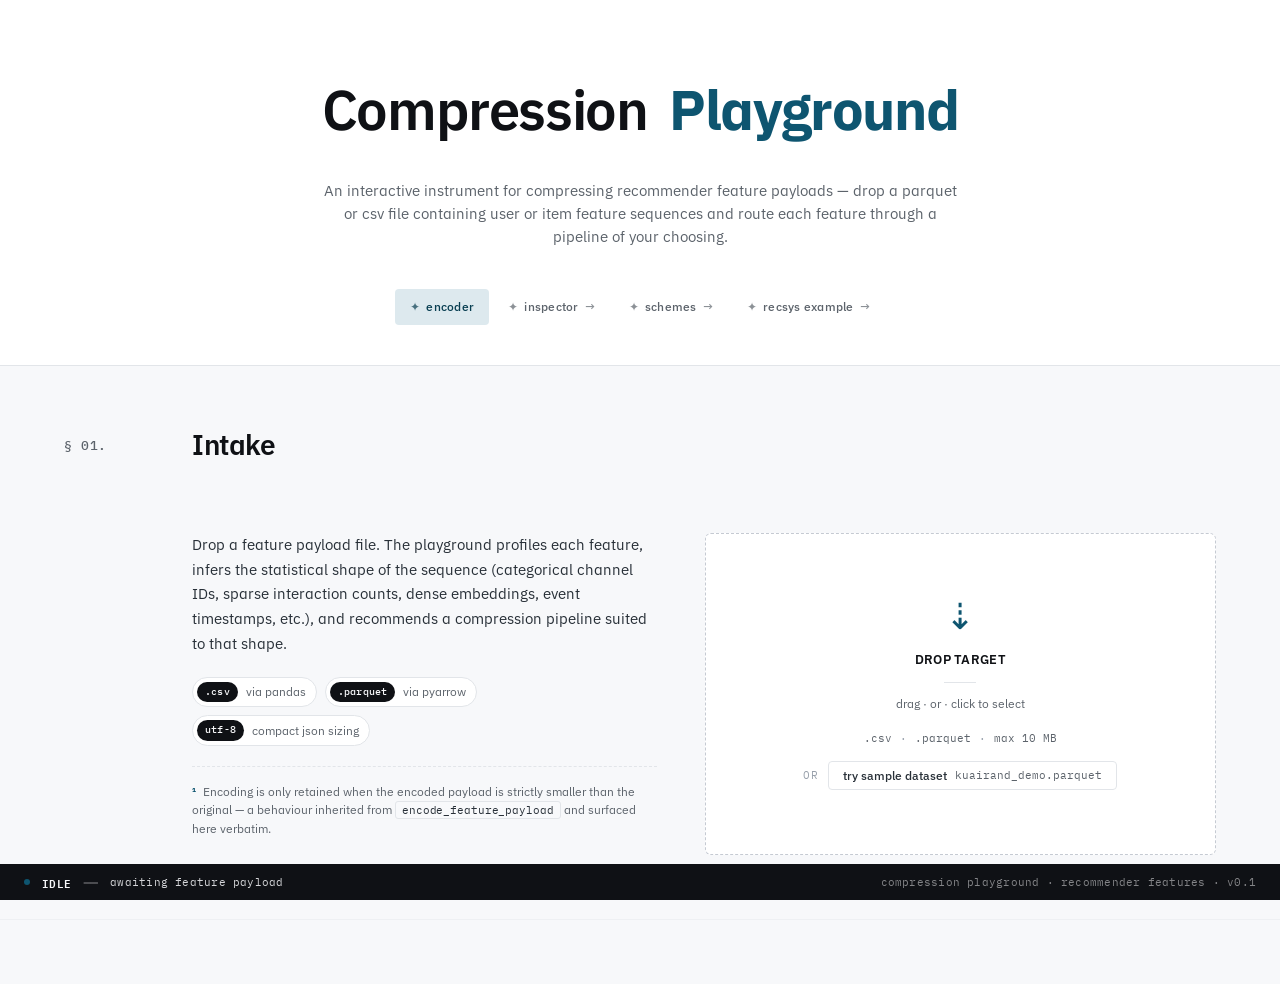
==== commit ae042627: "stability" ====
--- a/web/index.html
+++ b/web/index.html
@@ -24,7 +24,7 @@
   <p class="masthead-tagline">
     An interactive instrument for compressing recommender feature payloads — drop a
     parquet or csv file containing user or item feature sequences and route each
-    column through a pipeline of your choosing.
+    feature through a pipeline of your choosing.
   </p>
 
   <nav class="masthead-nav">
@@ -56,7 +56,7 @@
 
       <div class="intake-copy">
         <p class="lede">
-          Drop a feature payload file. The playground profiles each column,
+          Drop a feature payload file. The playground profiles each feature,
           infers the statistical shape of the sequence (categorical channel
           IDs, sparse interaction counts, dense embeddings, event timestamps, etc.),
           and recommends a compression pipeline suited to that shape.
@@ -115,11 +115,11 @@
         <div class="stat-value mono" id="filename">—</div>
       </div>
       <div class="stat">
-        <div class="stat-label">Rows</div>
+        <div class="stat-label">Users</div>
         <div class="stat-value" id="rowCount">—</div>
       </div>
       <div class="stat">
-        <div class="stat-label">Columns</div>
+        <div class="stat-label">Features</div>
         <div class="stat-value" id="colCount">—</div>
       </div>
       <div class="stat">
@@ -133,7 +133,7 @@
         <thead>
           <tr>
             <th>№</th>
-            <th>Column</th>
+            <th>Feature</th>
             <th>Inferred type</th>
             <th>Avg seq length</th>
             <th>Sample values</th>
@@ -156,7 +156,7 @@
   <div class="section-body">
 
     <p class="pipeline-help">
-      Compose an encoding pipeline per feature column. Steps apply
+      Compose an encoding pipeline per feature. Steps apply
       <em>left&#8209;to&#8209;right</em>; the decoder reverses them. Most
       recommender feature pipelines follow the rhythm of
       <span class="hot-italic">transform → reduce → pack</span>
@@ -170,9 +170,6 @@
       </button>
       <button id="autoAllBtn" class="btn-secondary btn-auto-all">
         <span class="auto-glyph">✦</span> auto all
-      </button>
-      <button id="autoBtn" class="btn-secondary">
-        ✦ recommend all
       </button>
       <button id="clearBtn" class="btn-secondary">
         clear all
@@ -215,9 +212,9 @@
 
     <div class="output-summary">
       <div class="out-block">
-        <div class="out-label">Rows encoded</div>
+        <div class="out-label">Users encoded</div>
         <div class="out-value" id="outRows">—</div>
-        <div class="out-sub mono" id="outRowsSub">across <span id="outColCount">—</span> feature columns</div>
+        <div class="out-sub mono" id="outRowsSub">across <span id="outColCount">—</span> features</div>
       </div>
       <div class="out-block">
         <div class="out-label">Original</div>
@@ -231,8 +228,8 @@
       </div>
       <div class="out-block">
         <div class="out-label">Saved</div>
-        <div class="out-value hot" id="outSaved">—</div>
-        <div class="out-sub mono" id="outSavedBytes">— B · <span id="outRatio">—</span></div>
+        <div class="out-value" id="outSaved">—</div>
+        <div class="out-sub mono" id="outSavedBytes">—</div>
       </div>
     </div>
 
@@ -250,7 +247,7 @@
 
     <div class="output-wire">
       <div class="wire-header">
-        <span class="wire-title">Encoded entries · per-feature payload <span class="wire-note">list columns shown for row&nbsp;<span class="hot">1</span></span></span>
+        <span class="wire-title">Encoded entries · per-feature payload <span class="wire-note">list features shown for user&nbsp;<span class="hot">1</span></span></span>
         <button id="copyWire" class="btn-tiny">copy</button>
       </div>
       <pre class="wire-pre" id="wireOutput"></pre>
@@ -268,9 +265,9 @@
   <div class="section-body">
 
     <p class="dist-help">
-      Pipelines chosen <em>per row</em> across the encoded payload. Select a
-      feature column to see its pipeline distribution, or view <span class="hot-italic">All
-      columns</span> for the population-level histogram across every row of
+      Pipelines chosen <em>per user</em> across the encoded payload. Select a
+      feature to see its pipeline distribution, or view <span class="hot-italic">All
+      features</span> for the population-level histogram across every user of
       every feature.
     </p>
 
--- a/web/styles.css
+++ b/web/styles.css
@@ -902,12 +902,10 @@
 }
 
 .add-scheme-menu {
-  position: absolute;
-  top: calc(100% + 4px);
-  left: 0;
+  position: fixed;
   background: var(--surface);
   border: 1px solid var(--border);
-  z-index: 30;
+  z-index: 200;
   min-width: 320px;
   max-height: 400px;
   overflow-y: auto;
@@ -1054,7 +1052,8 @@
   font-variant-numeric: tabular-nums;
 }
 .out-value.hot { color: var(--accent); }
-.out-block:nth-child(4) .out-value.hot { color: var(--pos); }
+.out-value.saved-pos { color: var(--pos); }
+.out-value.saved-neg { color: var(--neg); }
 
 .out-sub {
   margin-top: 6px;
@@ -1202,6 +1201,7 @@
   font-size: 12px;
 }
 .bar-savings.positive { color: var(--pos); }
+.bar-savings.negative { color: var(--neg); }
 .bar-savings.zero     { color: var(--muted); }
 
 
@@ -2565,6 +2565,111 @@
 
 /* legacy classes kept for any old markup still in flight */
 .pg-byte-seg, .pg-byte-seg-label, .pg-byte-seg-bytes { display: none; }
+
+/* payload comparison — uncompressed vs compressed side-by-side */
+.pg-payload-compare {
+  margin-top: 24px;
+  padding-top: 20px;
+  border-top: 1px solid var(--border);
+}
+.pg-payload-compare-head {
+  display: flex;
+  align-items: baseline;
+  gap: 12px;
+  margin-bottom: 14px;
+}
+.pg-payload-compare-title {
+  font-family: 'IBM Plex Mono', monospace;
+  font-size: 11px;
+  font-weight: 600;
+  letter-spacing: 0.08em;
+  text-transform: uppercase;
+  color: var(--ink);
+}
+.pg-payload-compare-meta {
+  font-family: 'IBM Plex Mono', monospace;
+  font-size: 11px;
+}
+.pg-payload-compare-grid {
+  display: grid;
+  grid-template-columns: 1fr auto 1fr auto;
+  gap: 0 16px;
+  align-items: start;
+}
+.pg-payload-compare-cell {
+  border: 1px solid var(--border);
+  border-radius: var(--r-sm);
+  padding: 14px 16px;
+  background: var(--bg-elev);
+}
+.pg-payload-uncompressed {
+  border-top: 2px solid var(--border-strong);
+}
+.pg-payload-compressed {
+  border-top: 2px solid var(--accent);
+}
+.pg-payload-cell-label {
+  font-family: 'IBM Plex Mono', monospace;
+  font-size: 10px;
+  font-weight: 600;
+  letter-spacing: 0.06em;
+  text-transform: uppercase;
+  color: var(--muted);
+  display: flex;
+  align-items: baseline;
+  gap: 8px;
+  margin-bottom: 6px;
+}
+.pg-payload-cell-bytes {
+  font-size: 12px;
+  font-weight: 700;
+  color: var(--ink);
+  font-variant-numeric: tabular-nums;
+}
+.pg-payload-cell-bytes.hot { color: var(--accent); }
+.pg-payload-cell-note {
+  font-family: 'IBM Plex Mono', monospace;
+  font-size: 10.5px;
+  margin-bottom: 8px;
+}
+.pg-payload-compare-arrow {
+  align-self: center;
+  font-size: 20px;
+  color: var(--muted);
+  padding-top: 28px;
+}
+.pg-payload-compare-savings {
+  align-self: center;
+  text-align: center;
+  padding-top: 28px;
+  min-width: 90px;
+}
+.pg-payload-savings-num {
+  font-family: 'IBM Plex Mono', monospace;
+  font-size: 15px;
+  font-weight: 700;
+  font-variant-numeric: tabular-nums;
+  color: var(--ink);
+}
+.pg-payload-savings-num.shrunk,
+.pg-payload-compare-savings.shrunk .pg-payload-savings-num { color: var(--pos); }
+.pg-payload-savings-num.grew,
+.pg-payload-compare-savings.grew .pg-payload-savings-num   { color: var(--neg); }
+.pg-payload-savings-sub {
+  font-family: 'IBM Plex Mono', monospace;
+  font-size: 10px;
+  letter-spacing: 0.04em;
+  text-transform: uppercase;
+  margin-top: 3px;
+}
+
+@media (max-width: 680px) {
+  .pg-payload-compare-grid {
+    grid-template-columns: 1fr;
+  }
+  .pg-payload-compare-arrow { display: none; }
+  .pg-payload-compare-savings { padding-top: 0; text-align: left; }
+}
 
 
 /* ─── sample dataset button ─────────────────────────────────────── */
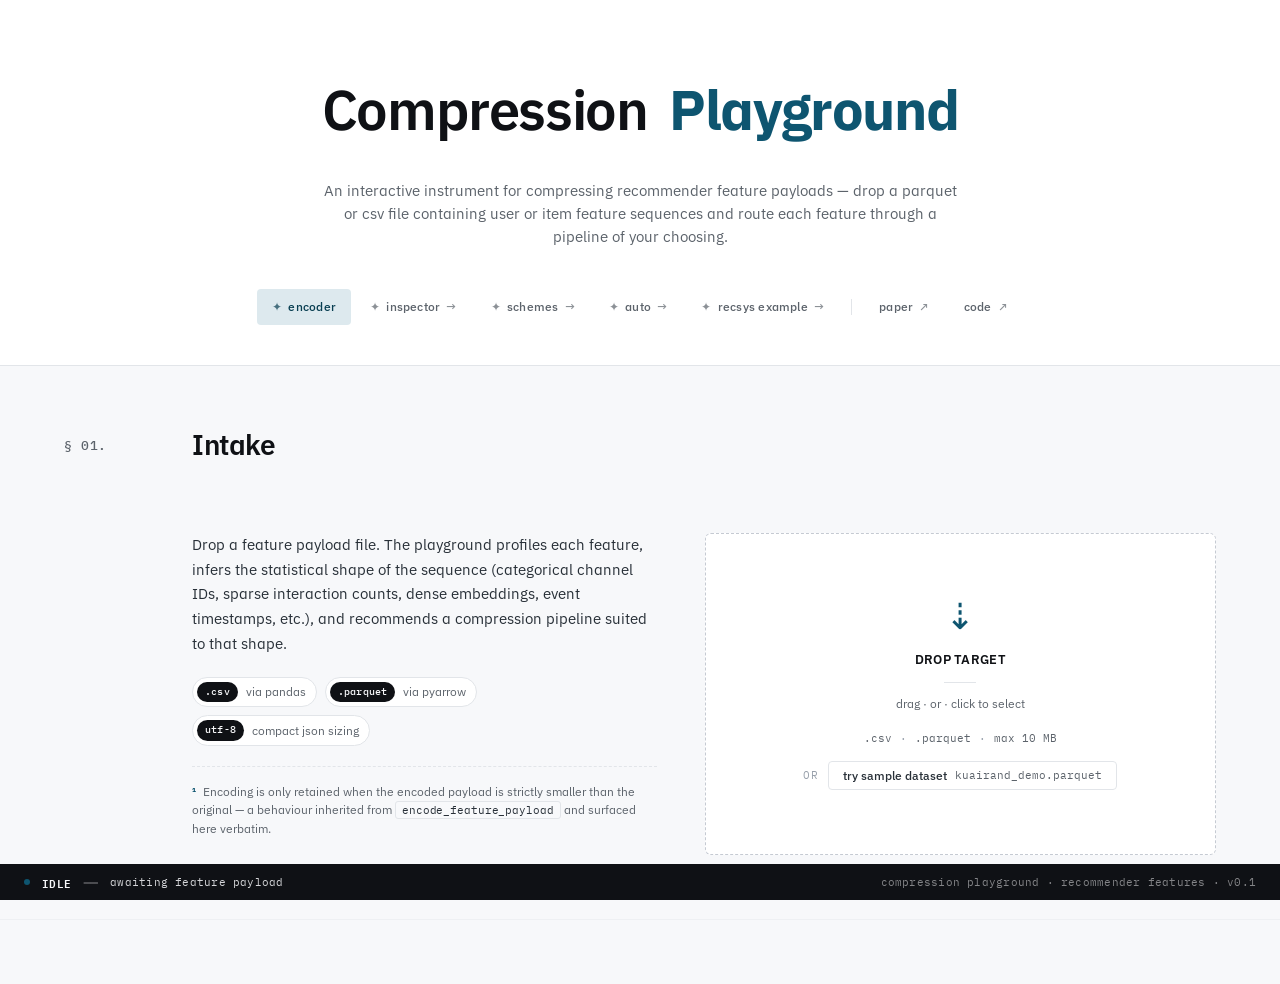
==== commit 8d9e1c18: "auto demo" ====
--- a/web/index.html
+++ b/web/index.html
@@ -37,8 +37,18 @@
     <a href="/schemes.html" class="nav-link">
       <span class="nav-glyph">✦</span> schemes <span class="nav-arrow">→</span>
     </a>
+    <a href="/auto-encoding.html" class="nav-link">
+      <span class="nav-glyph">✦</span> auto <span class="nav-arrow">→</span>
+    </a>
     <a href="/recsys-use-case.html" class="nav-link">
       <span class="nav-glyph">✦</span> recsys example <span class="nav-arrow">→</span>
+    </a>
+    <span class="nav-sep" aria-hidden="true"></span>
+    <a href="https://dl.acm.org/doi/epdf/10.1145/3773078.3841279" class="nav-link nav-external" target="_blank" rel="noopener noreferrer">
+      paper <span class="nav-arrow">↗</span>
+    </a>
+    <a href="https://github.com/CapitalOne-Research/sequence-compression" class="nav-link nav-external" target="_blank" rel="noopener noreferrer">
+      code <span class="nav-arrow">↗</span>
     </a>
   </nav>
 
@@ -248,7 +258,13 @@
     <div class="output-wire">
       <div class="wire-header">
         <span class="wire-title">Encoded entries · per-feature payload <span class="wire-note">list features shown for user&nbsp;<span class="hot">1</span></span></span>
-        <button id="copyWire" class="btn-tiny">copy</button>
+        <span class="wire-actions">
+          <span class="wire-toggle" role="group" aria-label="payload view">
+            <button class="wire-toggle-btn active" data-view="encoded" aria-pressed="true">encoded</button>
+            <button class="wire-toggle-btn" data-view="uncompressed" aria-pressed="false">uncompressed</button>
+          </span>
+          <button id="copyWire" class="btn-tiny">copy</button>
+        </span>
       </div>
       <pre class="wire-pre" id="wireOutput"></pre>
     </div>
--- a/web/styles.css
+++ b/web/styles.css
@@ -183,7 +183,9 @@
 .masthead-nav {
   grid-column: 1 / -1;
   display: flex;
+  flex-wrap: wrap;
   justify-content: center;
+  align-items: center;
   gap: 4px;
   margin-top: 24px;
   font-family: 'IBM Plex Sans', sans-serif;
@@ -214,6 +216,12 @@
   background: var(--accent-soft);
   color: var(--accent-strong);
   border: 1px solid transparent;
+}
+.nav-sep {
+  width: 1px;
+  height: 16px;
+  margin: 0 8px;
+  background: var(--border);
 }
 .nav-arrow, .nav-glyph {
   font-size: 12px;
@@ -1280,6 +1288,31 @@
 }
 .wire-note .hot { color: var(--accent); font-weight: 500; }
 
+.wire-actions {
+  display: inline-flex;
+  align-items: center;
+  gap: 10px;
+}
+.wire-toggle {
+  display: inline-flex;
+  border: 1px solid rgba(247, 248, 250, 0.25);
+  border-radius: var(--r-sm);
+  overflow: hidden;
+}
+.wire-toggle-btn {
+  background: transparent;
+  border: 0;
+  color: rgba(247, 248, 250, 0.6);
+  padding: 5px 10px;
+  font-family: 'IBM Plex Mono', monospace;
+  font-size: 11px;
+  cursor: pointer;
+  transition: all var(--t-base) var(--ease);
+}
+.wire-toggle-btn + .wire-toggle-btn { border-left: 1px solid rgba(247, 248, 250, 0.25); }
+.wire-toggle-btn:hover { color: var(--on-dark); background: rgba(247, 248, 250, 0.08); }
+.wire-toggle-btn.active { background: var(--accent); color: var(--on-dark); }
+
 .btn-tiny {
   background: transparent;
   border: 1px solid rgba(247, 248, 250, 0.25);
@@ -1311,6 +1344,7 @@
 .wire-pre .key { color: #9DD3E0; }
 .wire-pre .val { color: rgba(247, 248, 250, 0.85); }
 .wire-pre .scheme { color: #FFB347; font-weight: 500; }
+.wire-pre .aux { color: #6FA8FF; }
 .wire-pre .punct { color: rgba(247, 248, 250, 0.4); }
 
 
